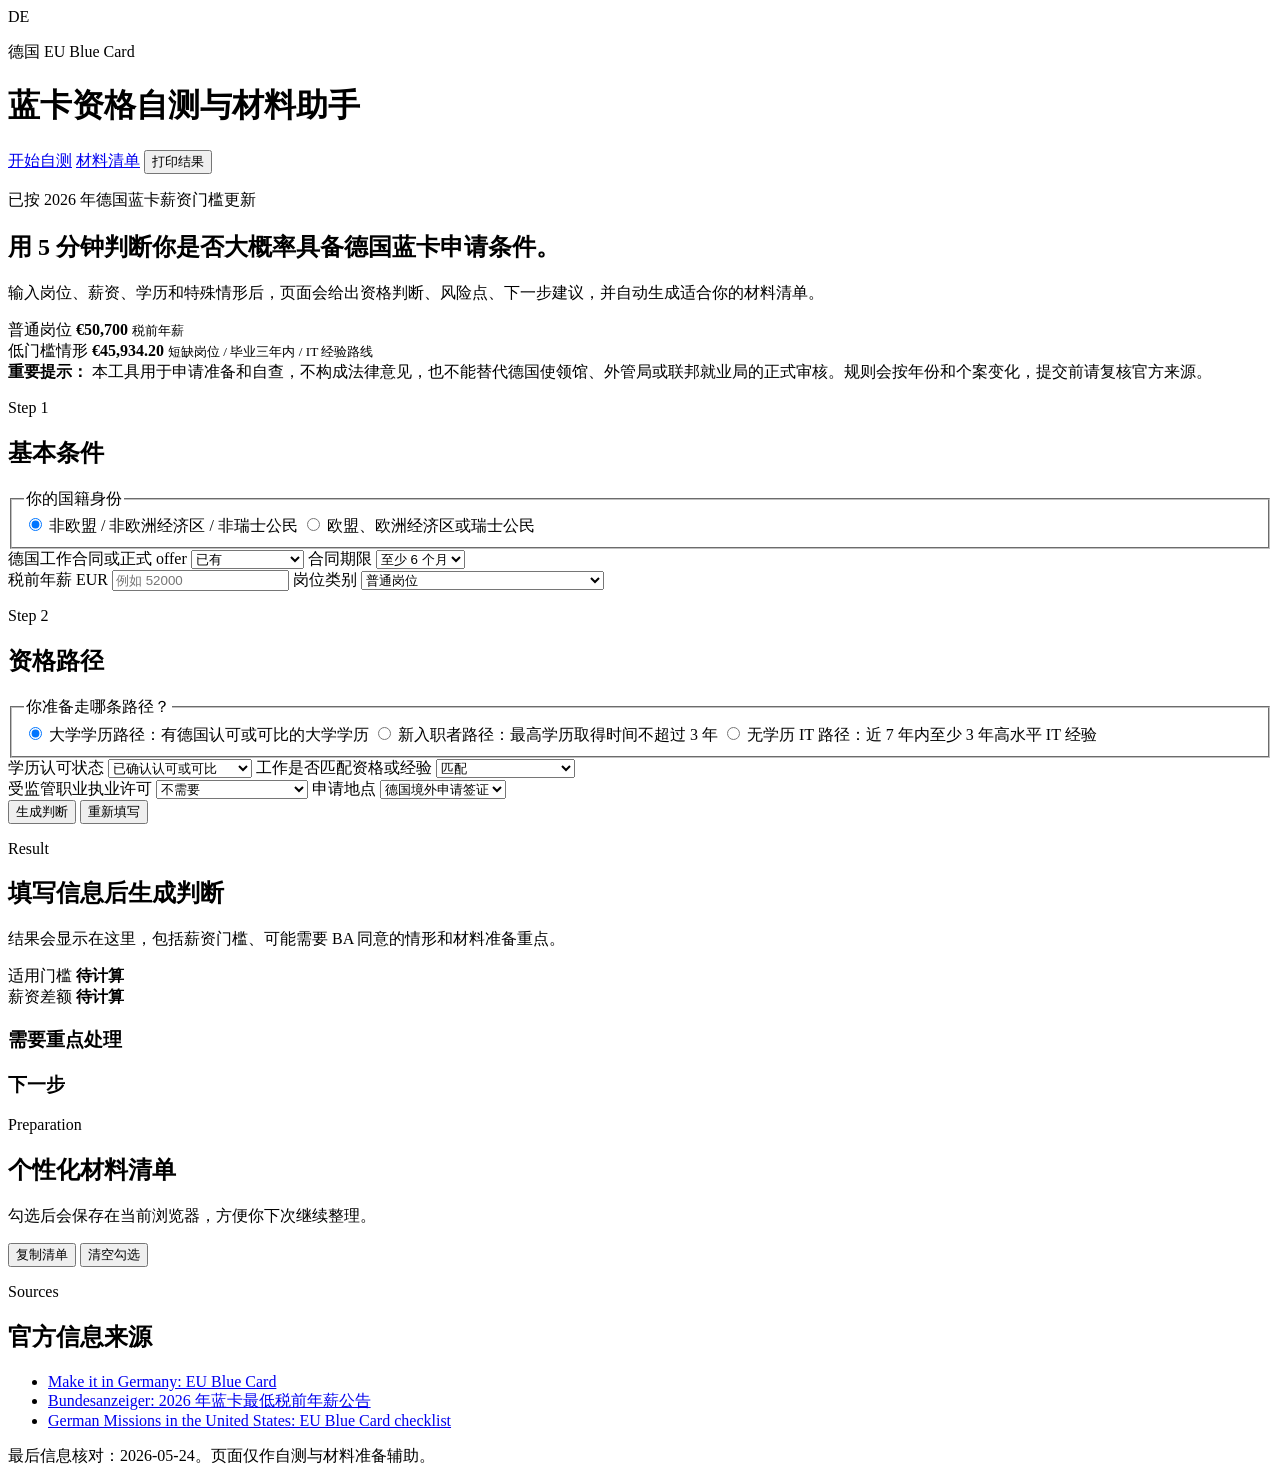
==== index.html @ 93cac4c0 "Add Blue Card eligibility assistant static page" ====
<!doctype html>
<html lang="zh-CN">
  <head>
    <meta charset="utf-8" />
    <meta name="viewport" content="width=device-width, initial-scale=1" />
    <meta
      name="description"
      content="德国欧盟蓝卡资格自测与申请材料准备助手，基于 2026 年公开官方信息。"
    />
    <title>德国蓝卡资格自测与材料助手</title>
    <link rel="stylesheet" href="styles.css" />
  </head>
  <body>
    <header class="topbar">
      <div class="brand">
        <span class="brand-mark" aria-hidden="true">DE</span>
        <div>
          <p class="eyebrow">德国 EU Blue Card</p>
          <h1>蓝卡资格自测与材料助手</h1>
        </div>
      </div>
      <nav class="top-actions" aria-label="页面操作">
        <a href="#checker">开始自测</a>
        <a href="#documents">材料清单</a>
        <button id="printBtn" type="button">打印结果</button>
      </nav>
    </header>

    <main>
      <section class="hero">
        <div class="hero-copy">
          <p class="status-pill">已按 2026 年德国蓝卡薪资门槛更新</p>
          <h2>用 5 分钟判断你是否大概率具备德国蓝卡申请条件。</h2>
          <p>
            输入岗位、薪资、学历和特殊情形后，页面会给出资格判断、风险点、下一步建议，并自动生成适合你的材料清单。
          </p>
        </div>
        <div class="threshold-panel" aria-label="2026 年薪资门槛">
          <div>
            <span>普通岗位</span>
            <strong>€50,700</strong>
            <small>税前年薪</small>
          </div>
          <div>
            <span>低门槛情形</span>
            <strong>€45,934.20</strong>
            <small>短缺岗位 / 毕业三年内 / IT 经验路线</small>
          </div>
        </div>
      </section>

      <section class="notice" role="note">
        <strong>重要提示：</strong>
        本工具用于申请准备和自查，不构成法律意见，也不能替代德国使领馆、外管局或联邦就业局的正式审核。规则会按年份和个案变化，提交前请复核官方来源。
      </section>

      <section class="workspace" id="checker">
        <form id="blueCardForm" class="form-panel">
          <div class="section-title">
            <p class="eyebrow">Step 1</p>
            <h2>基本条件</h2>
          </div>

          <fieldset>
            <legend>你的国籍身份</legend>
            <label class="choice">
              <input type="radio" name="citizenship" value="nonEu" checked />
              <span>非欧盟 / 非欧洲经济区 / 非瑞士公民</span>
            </label>
            <label class="choice">
              <input type="radio" name="citizenship" value="eu" />
              <span>欧盟、欧洲经济区或瑞士公民</span>
            </label>
          </fieldset>

          <div class="grid-two">
            <label>
              德国工作合同或正式 offer
              <select name="jobOffer">
                <option value="yes">已有</option>
                <option value="soon">正在谈，尚未签</option>
                <option value="no">没有</option>
              </select>
            </label>
            <label>
              合同期限
              <select name="contractMonths">
                <option value="6">至少 6 个月</option>
                <option value="1">少于 6 个月</option>
                <option value="0">不确定</option>
              </select>
            </label>
          </div>

          <div class="grid-two">
            <label>
              税前年薪 EUR
              <input
                type="number"
                name="salary"
                min="0"
                step="100"
                placeholder="例如 52000"
                inputmode="decimal"
              />
            </label>
            <label>
              岗位类别
              <select name="occupation">
                <option value="standard">普通岗位</option>
                <option value="shortage">短缺岗位</option>
                <option value="it">IT 专家</option>
                <option value="regulated">受监管职业，例如医生、教师、药剂师</option>
              </select>
            </label>
          </div>

          <div class="section-title compact">
            <p class="eyebrow">Step 2</p>
            <h2>资格路径</h2>
          </div>

          <fieldset>
            <legend>你准备走哪条路径？</legend>
            <label class="choice">
              <input type="radio" name="path" value="degree" checked />
              <span>大学学历路径：有德国认可或可比的大学学历</span>
            </label>
            <label class="choice">
              <input type="radio" name="path" value="recentGraduate" />
              <span>新入职者路径：最高学历取得时间不超过 3 年</span>
            </label>
            <label class="choice">
              <input type="radio" name="path" value="itExperience" />
              <span>无学历 IT 路径：近 7 年内至少 3 年高水平 IT 经验</span>
            </label>
          </fieldset>

          <div class="grid-two">
            <label>
              学历认可状态
              <select name="degreeStatus">
                <option value="recognized">已确认认可或可比</option>
                <option value="checking">正在查 Anabin / ZAB</option>
                <option value="notRecognized">无法证明认可</option>
                <option value="noDegree">没有大学学历</option>
              </select>
            </label>
            <label>
              工作是否匹配资格或经验
              <select name="jobMatch">
                <option value="yes">匹配</option>
                <option value="partial">大致相关，仍需解释</option>
                <option value="no">不匹配</option>
              </select>
            </label>
          </div>

          <div class="grid-two">
            <label>
              受监管职业执业许可
              <select name="license">
                <option value="notNeeded">不需要</option>
                <option value="ready">已取得或已有明确承诺</option>
                <option value="missing">需要但尚未取得</option>
              </select>
            </label>
            <label>
              申请地点
              <select name="location">
                <option value="outside">德国境外申请签证</option>
                <option value="inside">德国境内换发居留</option>
                <option value="unknown">还不确定</option>
              </select>
            </label>
          </div>

          <div class="button-row">
            <button type="submit" class="primary">生成判断</button>
            <button type="button" id="resetBtn">重新填写</button>
          </div>
        </form>

        <aside class="result-panel" aria-live="polite">
          <div class="score-card" id="scoreCard">
            <p class="eyebrow">Result</p>
            <h2 id="resultTitle">填写信息后生成判断</h2>
            <p id="resultSummary">结果会显示在这里，包括薪资门槛、可能需要 BA 同意的情形和材料准备重点。</p>
          </div>

          <div class="meter" aria-label="准备进度">
            <span id="meterBar"></span>
          </div>

          <div class="insight-grid">
            <div>
              <span>适用门槛</span>
              <strong id="thresholdText">待计算</strong>
            </div>
            <div>
              <span>薪资差额</span>
              <strong id="gapText">待计算</strong>
            </div>
          </div>

          <div class="result-list">
            <h3>需要重点处理</h3>
            <ul id="issuesList"></ul>
          </div>

          <div class="result-list">
            <h3>下一步</h3>
            <ul id="nextStepsList"></ul>
          </div>
        </aside>
      </section>

      <section class="documents" id="documents">
        <div class="section-title">
          <p class="eyebrow">Preparation</p>
          <h2>个性化材料清单</h2>
          <p>勾选后会保存在当前浏览器，方便你下次继续整理。</p>
        </div>
        <div class="doc-toolbar">
          <button type="button" id="copyChecklistBtn">复制清单</button>
          <button type="button" id="clearChecksBtn">清空勾选</button>
        </div>
        <div id="documentList" class="doc-list"></div>
      </section>

      <section class="sources">
        <div class="section-title">
          <p class="eyebrow">Sources</p>
          <h2>官方信息来源</h2>
        </div>
        <ul>
          <li>
            <a href="https://www.make-it-in-germany.com/en/visa-residence/types/eu-blue-card" target="_blank" rel="noreferrer">
              Make it in Germany: EU Blue Card
            </a>
          </li>
          <li>
            <a href="https://www.bundesanzeiger.de/pub/publication/REViP4bN6jVdpGxPaiQ/content/REViP4bN6jVdpGxPaiQ/BAnz%20AT%2018.12.2025%20B3.pdf?inline=" target="_blank" rel="noreferrer">
              Bundesanzeiger: 2026 年蓝卡最低税前年薪公告
            </a>
          </li>
          <li>
            <a href="https://www.germany.info/resource/blob/2435484/8b7b0fa11193ba17e59c48e0d196ccba/eu-blue-card-data.pdf" target="_blank" rel="noreferrer">
              German Missions in the United States: EU Blue Card checklist
            </a>
          </li>
        </ul>
      </section>
    </main>

    <footer>
      <p>最后信息核对：2026-05-24。页面仅作自测与材料准备辅助。</p>
    </footer>

    <script src="app.js"></script>
  </body>
</html>
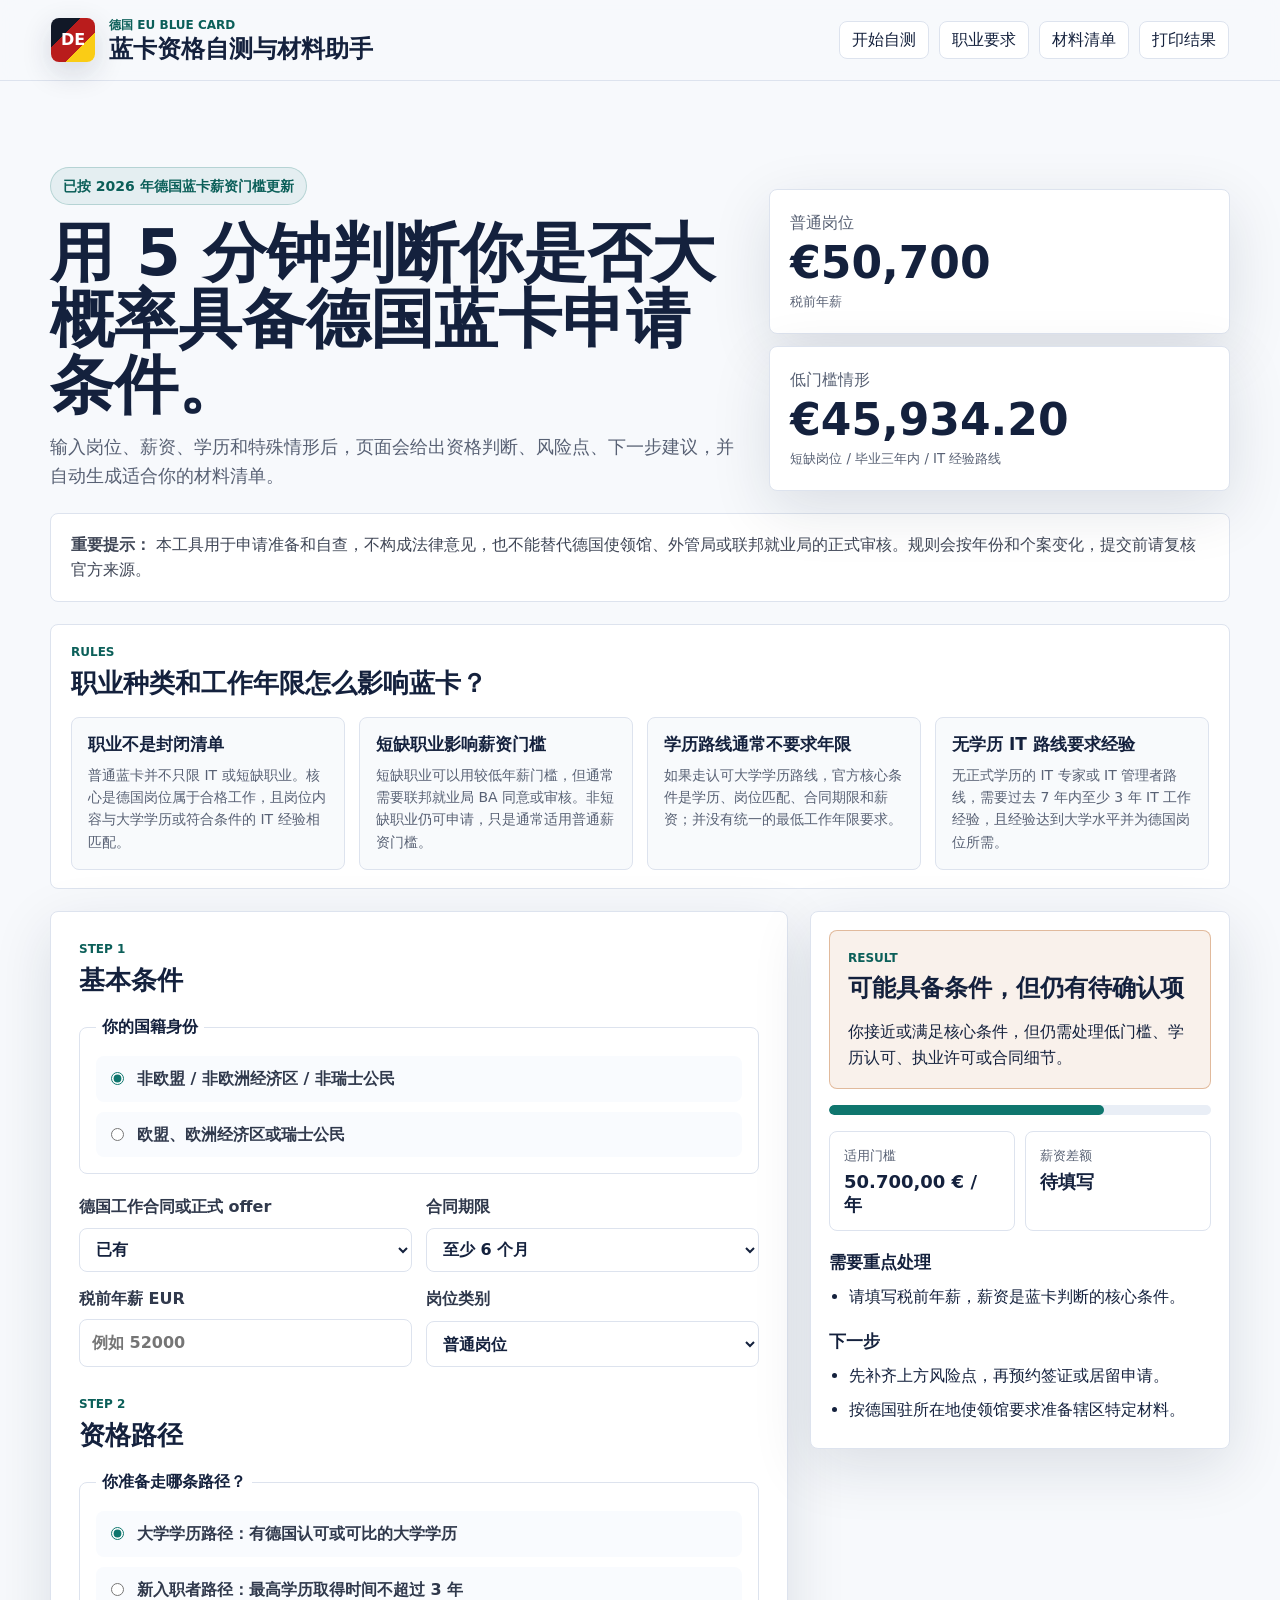
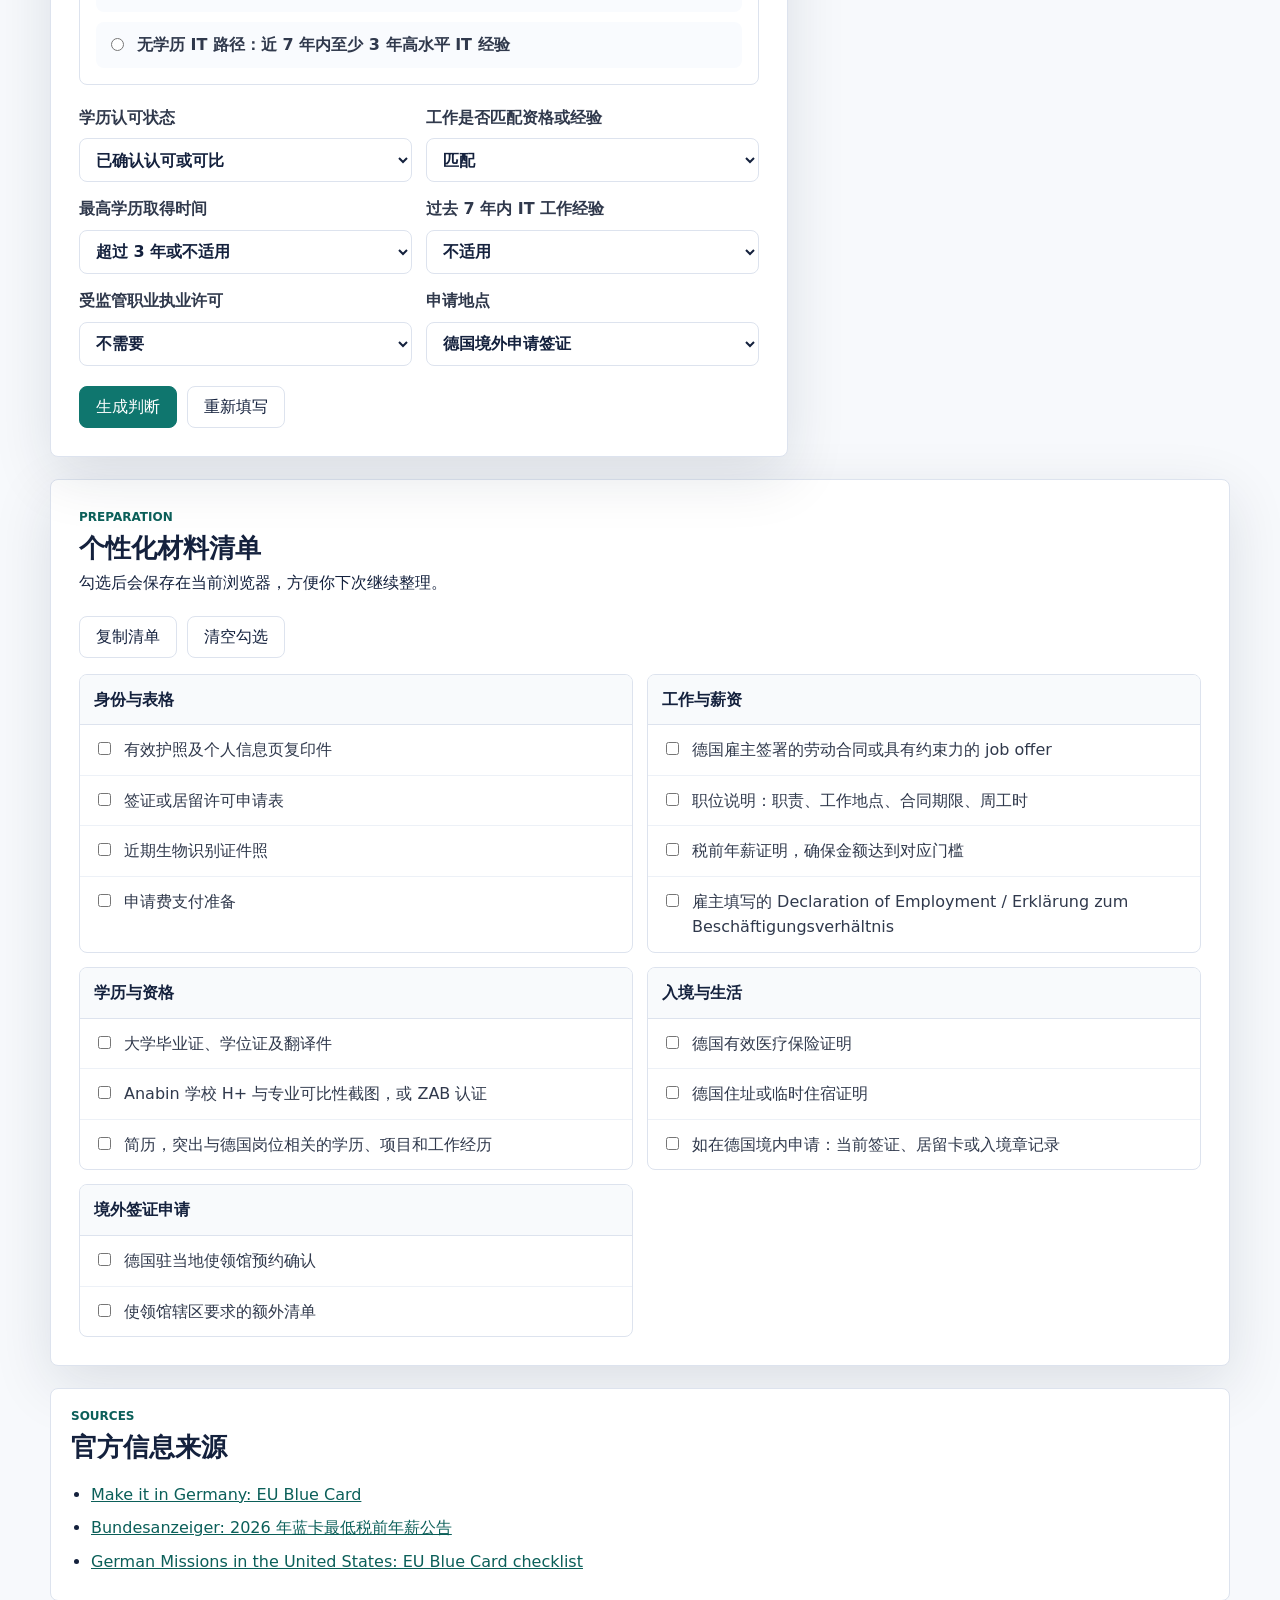
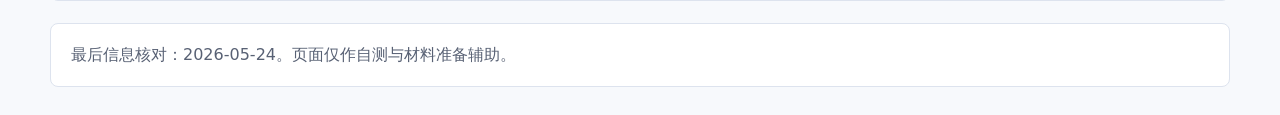
==== commit 4bfce7a1: "Clarify Blue Card occupation and experience rules" ====
--- a/index.html
+++ b/index.html
@@ -21,6 +21,7 @@
       </div>
       <nav class="top-actions" aria-label="页面操作">
         <a href="#checker">开始自测</a>
+        <a href="#rules">职业要求</a>
         <a href="#documents">材料清单</a>
         <button id="printBtn" type="button">打印结果</button>
       </nav>
@@ -52,6 +53,39 @@
       <section class="notice" role="note">
         <strong>重要提示：</strong>
         本工具用于申请准备和自查，不构成法律意见，也不能替代德国使领馆、外管局或联邦就业局的正式审核。规则会按年份和个案变化，提交前请复核官方来源。
+      </section>
+
+      <section class="rules" id="rules">
+        <div class="section-title">
+          <p class="eyebrow">Rules</p>
+          <h2>职业种类和工作年限怎么影响蓝卡？</h2>
+        </div>
+        <div class="rules-grid">
+          <article>
+            <h3>职业不是封闭清单</h3>
+            <p>
+              普通蓝卡并不只限 IT 或短缺职业。核心是德国岗位属于合格工作，且岗位内容与大学学历或符合条件的 IT 经验相匹配。
+            </p>
+          </article>
+          <article>
+            <h3>短缺职业影响薪资门槛</h3>
+            <p>
+              短缺职业可以用较低年薪门槛，但通常需要联邦就业局 BA 同意或审核。非短缺职业仍可申请，只是通常适用普通薪资门槛。
+            </p>
+          </article>
+          <article>
+            <h3>学历路线通常不要求年限</h3>
+            <p>
+              如果走认可大学学历路线，官方核心条件是学历、岗位匹配、合同期限和薪资；并没有统一的最低工作年限要求。
+            </p>
+          </article>
+          <article>
+            <h3>无学历 IT 路线要求经验</h3>
+            <p>
+              无正式学历的 IT 专家或 IT 管理者路线，需要过去 7 年内至少 3 年 IT 工作经验，且经验达到大学水平并为德国岗位所需。
+            </p>
+          </article>
+        </div>
       </section>
 
       <section class="workspace" id="checker">
@@ -152,6 +186,26 @@
                 <option value="yes">匹配</option>
                 <option value="partial">大致相关，仍需解释</option>
                 <option value="no">不匹配</option>
+              </select>
+            </label>
+          </div>
+
+          <div class="grid-two">
+            <label>
+              最高学历取得时间
+              <select name="graduationAge">
+                <option value="over3">超过 3 年或不适用</option>
+                <option value="within3">3 年内</option>
+                <option value="unknown">不确定</option>
+              </select>
+            </label>
+            <label>
+              过去 7 年内 IT 工作经验
+              <select name="itYears">
+                <option value="na">不适用</option>
+                <option value="3plus">至少 3 年</option>
+                <option value="less3">少于 3 年</option>
+                <option value="unknown">不确定</option>
               </select>
             </label>
           </div>
@@ -259,4 +313,4 @@
 
     <script src="app.js"></script>
   </body>
-</html>+</html>
--- a/styles.css
+++ b/styles.css
@@ -0,0 +1,611 @@
+:root {
+  --ink: #14213d;
+  --muted: #586174;
+  --line: #dde3ee;
+  --paper: #f7f9fc;
+  --panel: #ffffff;
+  --accent: #0f766e;
+  --accent-strong: #0b5f59;
+  --gold: #f2b705;
+  --warn: #b45309;
+  --danger: #b42318;
+  --ok: #087443;
+  --shadow: 0 18px 60px rgba(20, 33, 61, 0.12);
+}
+
+* {
+  box-sizing: border-box;
+}
+
+html {
+  scroll-behavior: smooth;
+}
+
+body {
+  margin: 0;
+  font-family:
+    Inter, ui-sans-serif, system-ui, -apple-system, BlinkMacSystemFont, "Segoe UI",
+    "Microsoft YaHei", sans-serif;
+  color: var(--ink);
+  background: var(--paper);
+  line-height: 1.6;
+}
+
+a {
+  color: var(--accent-strong);
+}
+
+button,
+input,
+select {
+  font: inherit;
+}
+
+button {
+  border: 1px solid var(--line);
+  border-radius: 8px;
+  background: #fff;
+  color: var(--ink);
+  min-height: 42px;
+  padding: 0 16px;
+  cursor: pointer;
+}
+
+button:hover {
+  border-color: var(--accent);
+}
+
+.primary {
+  color: #fff;
+  background: var(--accent);
+  border-color: var(--accent);
+}
+
+.primary:hover {
+  background: var(--accent-strong);
+  border-color: var(--accent-strong);
+}
+
+.topbar {
+  position: sticky;
+  top: 0;
+  z-index: 10;
+  display: flex;
+  justify-content: space-between;
+  gap: 20px;
+  align-items: center;
+  padding: 16px clamp(18px, 4vw, 56px);
+  background: rgba(247, 249, 252, 0.9);
+  border-bottom: 1px solid var(--line);
+  backdrop-filter: blur(14px);
+}
+
+.brand {
+  display: flex;
+  align-items: center;
+  gap: 14px;
+}
+
+.brand-mark {
+  display: grid;
+  place-items: center;
+  width: 44px;
+  height: 44px;
+  border-radius: 8px;
+  color: #fff;
+  font-weight: 800;
+  background: linear-gradient(135deg, #111827 0 33%, #b91c1c 33% 66%, #facc15 66%);
+  box-shadow: 0 10px 30px rgba(20, 33, 61, 0.16);
+}
+
+.brand h1,
+.brand p {
+  margin: 0;
+}
+
+.brand h1 {
+  font-size: clamp(18px, 2vw, 24px);
+  line-height: 1.2;
+}
+
+.eyebrow {
+  margin: 0 0 6px;
+  color: var(--accent-strong);
+  font-size: 12px;
+  font-weight: 800;
+  letter-spacing: 0;
+  text-transform: uppercase;
+}
+
+.top-actions {
+  display: flex;
+  flex-wrap: wrap;
+  justify-content: flex-end;
+  gap: 10px;
+}
+
+.top-actions a,
+.top-actions button {
+  display: inline-flex;
+  align-items: center;
+  min-height: 38px;
+  padding: 0 12px;
+  border: 1px solid var(--line);
+  border-radius: 8px;
+  background: #fff;
+  color: var(--ink);
+  text-decoration: none;
+}
+
+main {
+  width: min(1180px, calc(100% - 32px));
+  margin: 0 auto;
+}
+
+.hero {
+  display: grid;
+  grid-template-columns: minmax(0, 1.2fr) minmax(320px, 0.8fr);
+  gap: 28px;
+  align-items: end;
+  padding: clamp(40px, 7vw, 86px) 0 22px;
+}
+
+.hero h2 {
+  max-width: 760px;
+  margin: 16px 0 14px;
+  font-size: clamp(34px, 5vw, 64px);
+  line-height: 1.03;
+  letter-spacing: 0;
+}
+
+.hero p {
+  max-width: 720px;
+  margin: 0;
+  color: var(--muted);
+  font-size: 18px;
+}
+
+.status-pill {
+  display: inline-flex;
+  width: fit-content;
+  padding: 7px 12px;
+  border: 1px solid rgba(15, 118, 110, 0.22);
+  border-radius: 999px;
+  background: rgba(15, 118, 110, 0.08);
+  color: var(--accent-strong) !important;
+  font-weight: 700;
+  font-size: 14px !important;
+}
+
+.threshold-panel {
+  display: grid;
+  gap: 12px;
+}
+
+.threshold-panel div {
+  padding: 20px;
+  border: 1px solid var(--line);
+  border-radius: 8px;
+  background: #fff;
+  box-shadow: var(--shadow);
+}
+
+.threshold-panel span,
+.threshold-panel small {
+  display: block;
+  color: var(--muted);
+}
+
+.threshold-panel strong {
+  display: block;
+  margin: 6px 0;
+  font-size: clamp(30px, 4vw, 44px);
+  line-height: 1;
+}
+
+.notice,
+.rules,
+.sources,
+footer {
+  padding: 18px 20px;
+  border: 1px solid var(--line);
+  border-radius: 8px;
+  background: #fff;
+}
+
+.notice {
+  color: #3f4656;
+}
+
+.rules {
+  margin-top: 22px;
+}
+
+.rules-grid {
+  display: grid;
+  grid-template-columns: repeat(4, minmax(0, 1fr));
+  gap: 14px;
+}
+
+.rules-grid article {
+  padding: 16px;
+  border: 1px solid var(--line);
+  border-radius: 8px;
+  background: #f8fafc;
+}
+
+.rules-grid h3 {
+  margin: 0 0 8px;
+  font-size: 17px;
+  line-height: 1.25;
+}
+
+.rules-grid p {
+  margin: 0;
+  color: var(--muted);
+  font-size: 14px;
+}
+
+.workspace {
+  display: grid;
+  grid-template-columns: minmax(0, 1fr) minmax(330px, 420px);
+  gap: 22px;
+  align-items: start;
+  margin: 22px 0;
+}
+
+.form-panel,
+.result-panel,
+.documents {
+  border: 1px solid var(--line);
+  border-radius: 8px;
+  background: #fff;
+  box-shadow: var(--shadow);
+}
+
+.form-panel {
+  padding: clamp(18px, 3vw, 28px);
+}
+
+.result-panel {
+  position: sticky;
+  top: 92px;
+  padding: 18px;
+}
+
+.section-title {
+  margin-bottom: 18px;
+}
+
+.section-title h2,
+.section-title p {
+  margin-top: 0;
+}
+
+.section-title h2 {
+  margin-bottom: 6px;
+  font-size: 26px;
+  line-height: 1.2;
+}
+
+.compact {
+  margin-top: 28px;
+}
+
+fieldset {
+  display: grid;
+  gap: 10px;
+  min-width: 0;
+  margin: 0 0 20px;
+  padding: 16px;
+  border: 1px solid var(--line);
+  border-radius: 8px;
+}
+
+legend {
+  padding: 0 6px;
+  font-weight: 800;
+}
+
+.choice {
+  display: flex;
+  gap: 10px;
+  align-items: start;
+  padding: 10px;
+  border-radius: 8px;
+  background: #f9fbfe;
+}
+
+.choice input {
+  margin-top: 6px;
+}
+
+.grid-two {
+  display: grid;
+  grid-template-columns: repeat(2, minmax(0, 1fr));
+  gap: 14px;
+  margin-bottom: 14px;
+}
+
+label {
+  display: grid;
+  gap: 8px;
+  color: #30394c;
+  font-weight: 700;
+}
+
+select,
+input {
+  width: 100%;
+  min-height: 44px;
+  padding: 10px 12px;
+  border: 1px solid var(--line);
+  border-radius: 8px;
+  background: #fff;
+  color: var(--ink);
+}
+
+input[type="radio"],
+input[type="checkbox"] {
+  width: auto;
+  min-height: auto;
+  accent-color: var(--accent);
+}
+
+select:focus,
+input:focus,
+button:focus-visible,
+a:focus-visible {
+  outline: 3px solid rgba(15, 118, 110, 0.26);
+  outline-offset: 2px;
+}
+
+.button-row,
+.doc-toolbar {
+  display: flex;
+  flex-wrap: wrap;
+  gap: 10px;
+  margin-top: 20px;
+}
+
+.score-card {
+  padding: 18px;
+  border-radius: 8px;
+  background: #f8fafc;
+  border: 1px solid var(--line);
+}
+
+.score-card h2 {
+  margin: 0 0 8px;
+  font-size: 24px;
+  line-height: 1.2;
+}
+
+.score-card p:last-child {
+  margin-bottom: 0;
+}
+
+.score-card.ok {
+  border-color: rgba(8, 116, 67, 0.35);
+  background: rgba(8, 116, 67, 0.08);
+}
+
+.score-card.warn {
+  border-color: rgba(180, 83, 9, 0.35);
+  background: rgba(180, 83, 9, 0.08);
+}
+
+.score-card.danger {
+  border-color: rgba(180, 35, 24, 0.35);
+  background: rgba(180, 35, 24, 0.08);
+}
+
+.meter {
+  height: 10px;
+  margin: 16px 0;
+  overflow: hidden;
+  border-radius: 999px;
+  background: #e9eef6;
+}
+
+.meter span {
+  display: block;
+  width: 0;
+  height: 100%;
+  border-radius: inherit;
+  background: var(--accent);
+  transition: width 240ms ease;
+}
+
+.insight-grid {
+  display: grid;
+  grid-template-columns: repeat(2, minmax(0, 1fr));
+  gap: 10px;
+}
+
+.insight-grid div {
+  padding: 14px;
+  border: 1px solid var(--line);
+  border-radius: 8px;
+  background: #fff;
+}
+
+.insight-grid span {
+  display: block;
+  color: var(--muted);
+  font-size: 13px;
+}
+
+.insight-grid strong {
+  display: block;
+  margin-top: 4px;
+  font-size: 18px;
+  line-height: 1.25;
+}
+
+.result-list {
+  margin-top: 18px;
+}
+
+.result-list h3 {
+  margin: 0 0 8px;
+  font-size: 17px;
+}
+
+.result-list ul,
+.sources ul {
+  margin: 0;
+  padding-left: 20px;
+}
+
+.result-list li,
+.sources li {
+  margin: 8px 0;
+}
+
+.documents {
+  margin: 22px 0;
+  padding: clamp(18px, 3vw, 28px);
+}
+
+.doc-list {
+  display: grid;
+  grid-template-columns: repeat(2, minmax(0, 1fr));
+  gap: 14px;
+  margin-top: 16px;
+}
+
+.doc-group {
+  border: 1px solid var(--line);
+  border-radius: 8px;
+  background: #fff;
+  overflow: hidden;
+}
+
+.doc-group h3 {
+  margin: 0;
+  padding: 12px 14px;
+  border-bottom: 1px solid var(--line);
+  background: #f8fafc;
+  font-size: 16px;
+}
+
+.doc-group label {
+  display: flex;
+  gap: 10px;
+  align-items: start;
+  padding: 12px 14px;
+  border-bottom: 1px solid #edf1f7;
+  font-weight: 500;
+}
+
+.doc-group label:last-child {
+  border-bottom: 0;
+}
+
+.doc-group input {
+  width: auto;
+  min-height: auto;
+  margin-top: 5px;
+}
+
+.optional {
+  color: var(--muted);
+}
+
+.sources {
+  margin-bottom: 22px;
+}
+
+footer {
+  width: min(1180px, calc(100% - 32px));
+  margin: 0 auto 28px;
+  color: var(--muted);
+}
+
+footer p {
+  margin: 0;
+}
+
+@media (max-width: 880px) {
+  .topbar,
+  .hero,
+  .workspace {
+    grid-template-columns: 1fr;
+  }
+
+  .topbar {
+    display: grid;
+  }
+
+  .top-actions {
+    justify-content: start;
+  }
+
+  .result-panel {
+    position: static;
+  }
+
+  .doc-list {
+    grid-template-columns: 1fr;
+  }
+
+  .rules-grid {
+    grid-template-columns: repeat(2, minmax(0, 1fr));
+  }
+}
+
+@media (max-width: 620px) {
+  main,
+  footer {
+    width: min(100% - 20px, 1180px);
+  }
+
+  .grid-two,
+  .insight-grid,
+  .rules-grid {
+    grid-template-columns: 1fr;
+  }
+
+  .top-actions a,
+  .top-actions button {
+    flex: 1 1 42%;
+    justify-content: center;
+  }
+
+  .hero h2 {
+    font-size: 36px;
+  }
+}
+
+@media print {
+  .topbar,
+  .button-row,
+  .doc-toolbar {
+    display: none;
+  }
+
+  body {
+    background: #fff;
+  }
+
+  main,
+  footer {
+    width: 100%;
+  }
+
+  .workspace,
+  .hero {
+    display: block;
+  }
+
+  .form-panel,
+  .result-panel,
+  .documents,
+  .notice,
+  .sources {
+    box-shadow: none;
+    break-inside: avoid;
+    margin-bottom: 14px;
+  }
+}
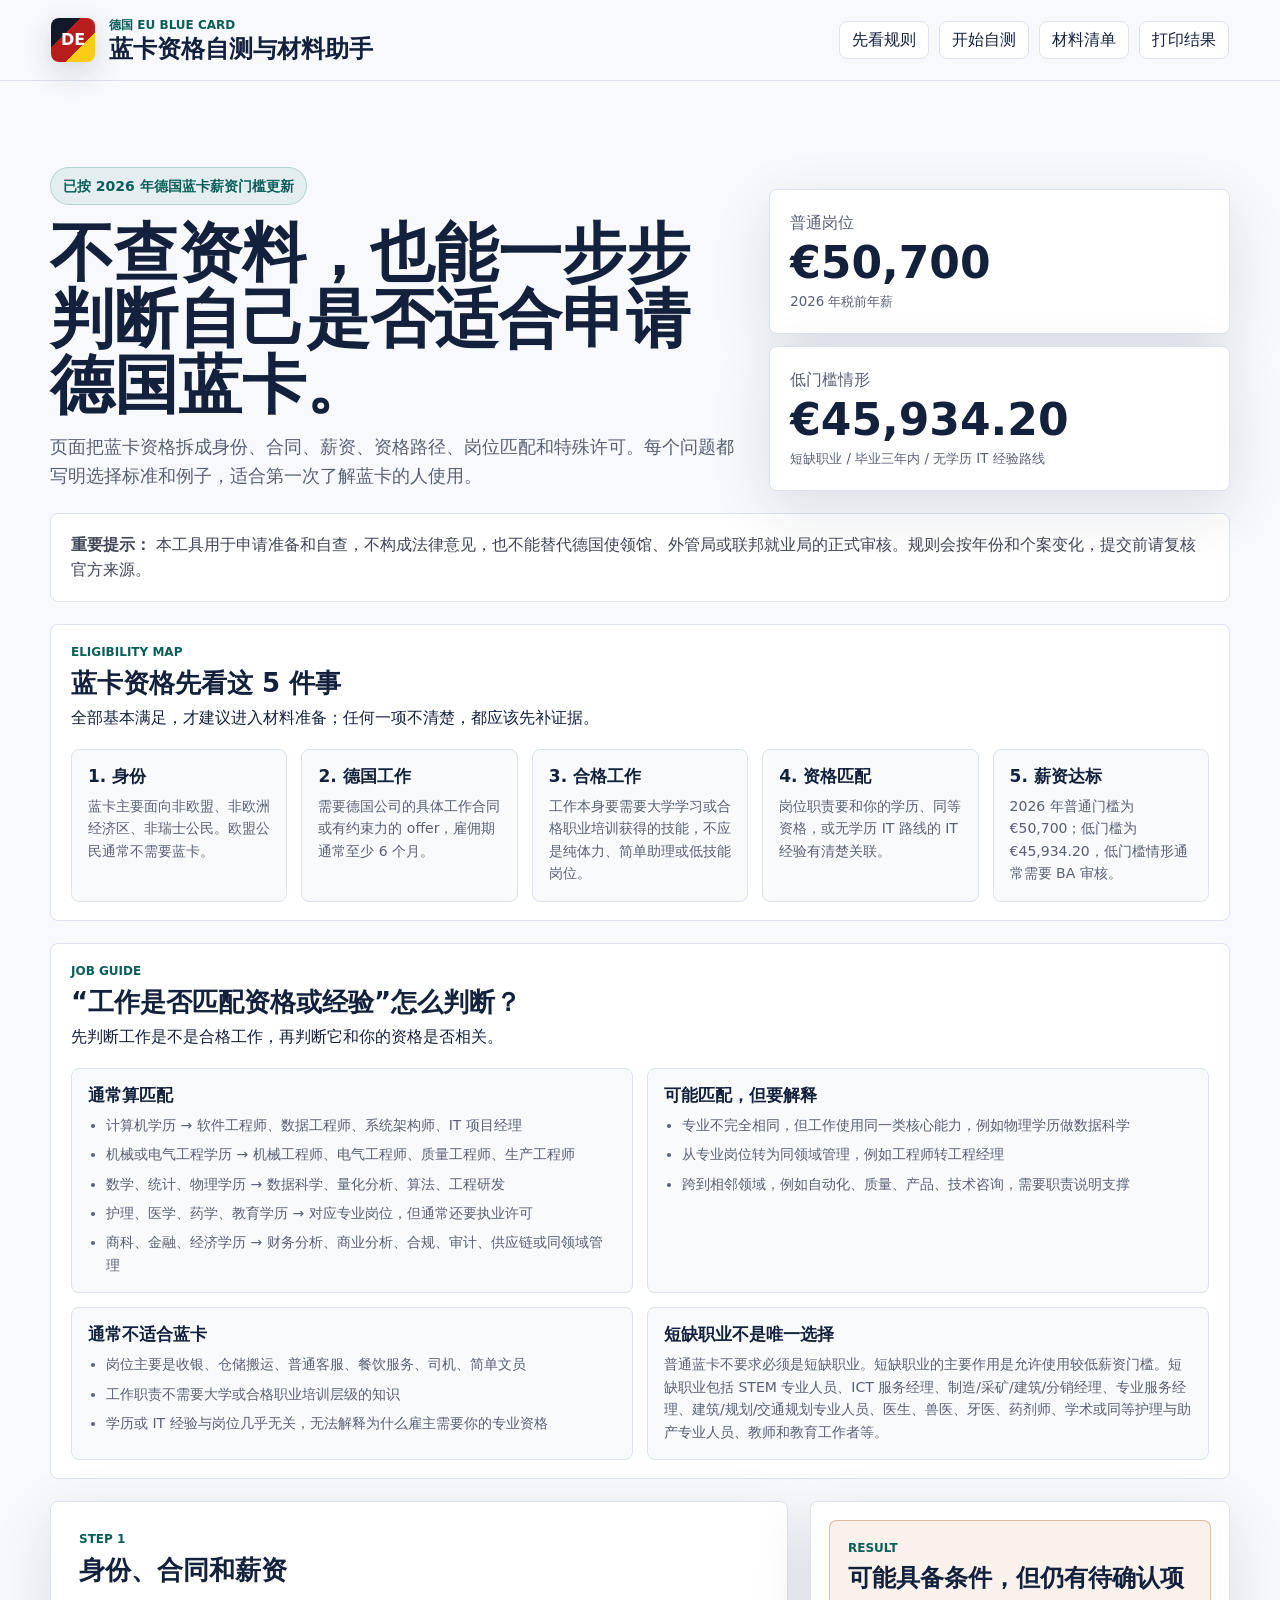
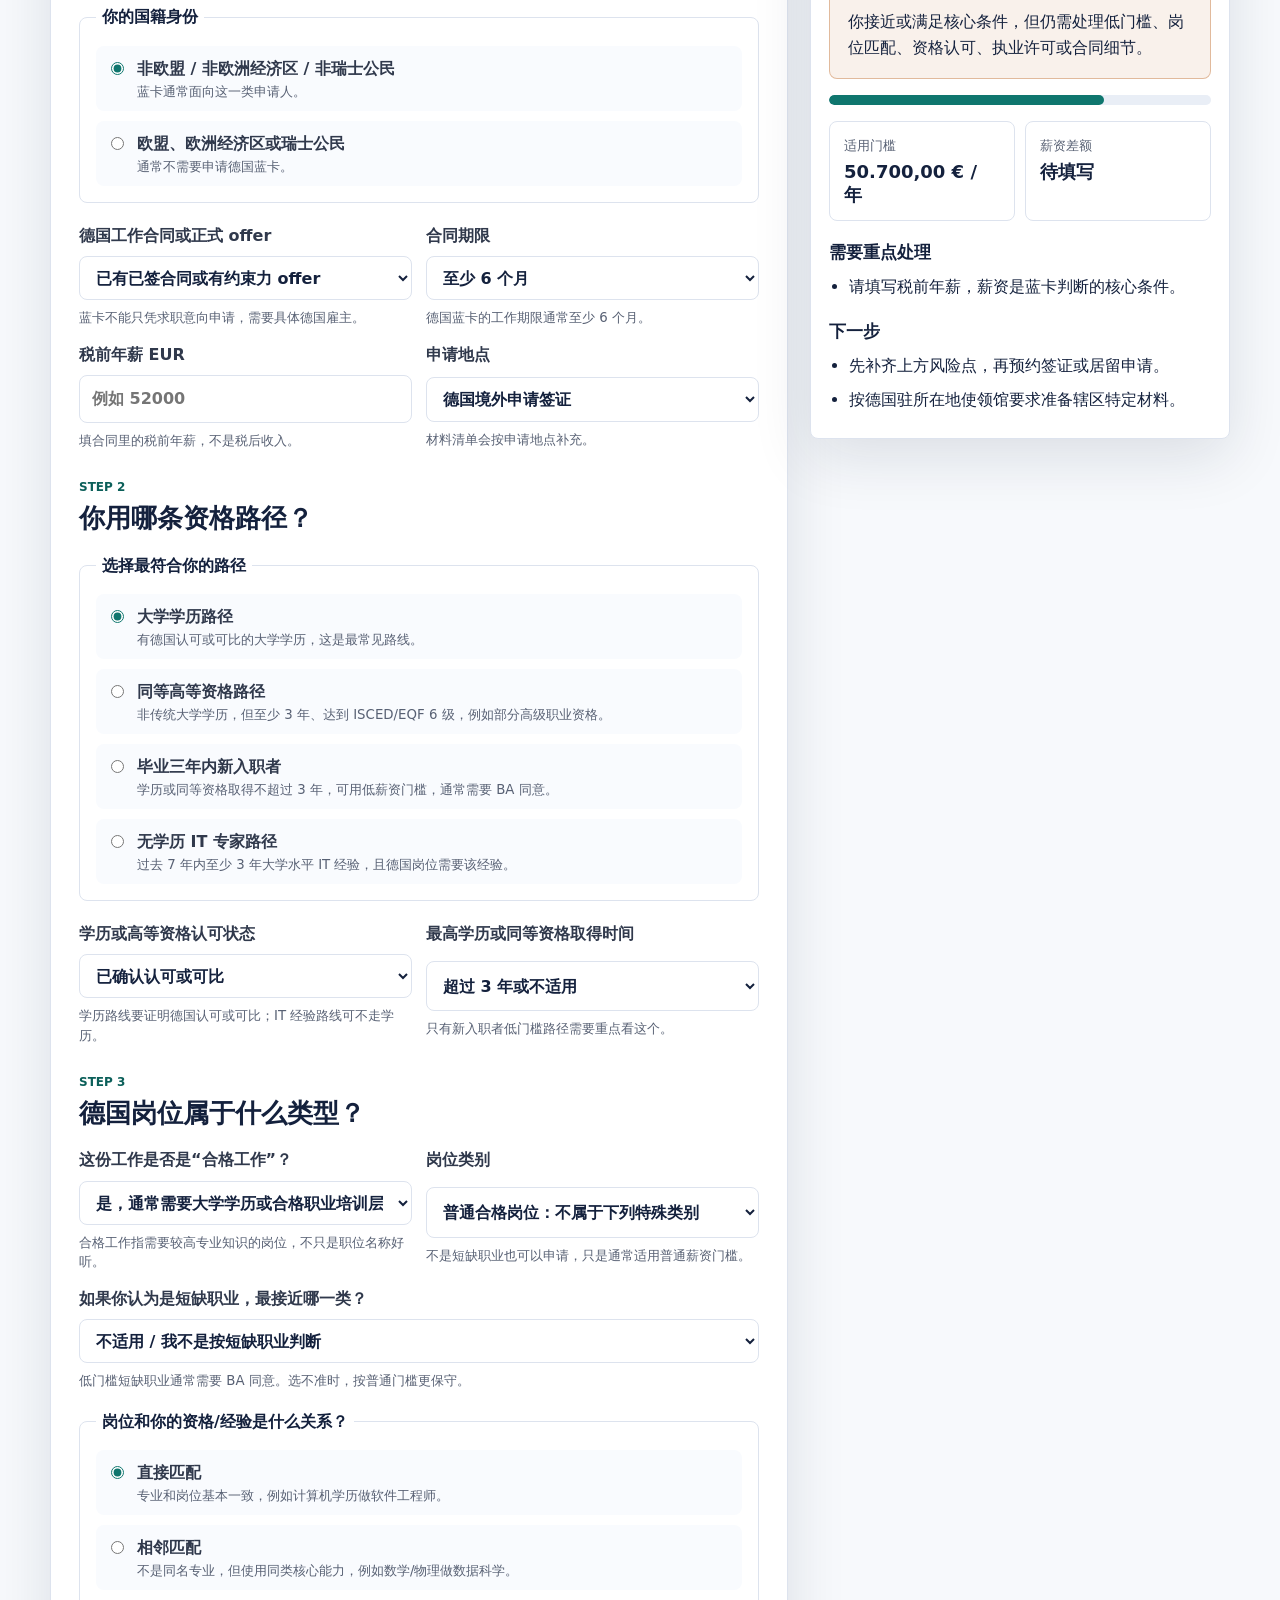
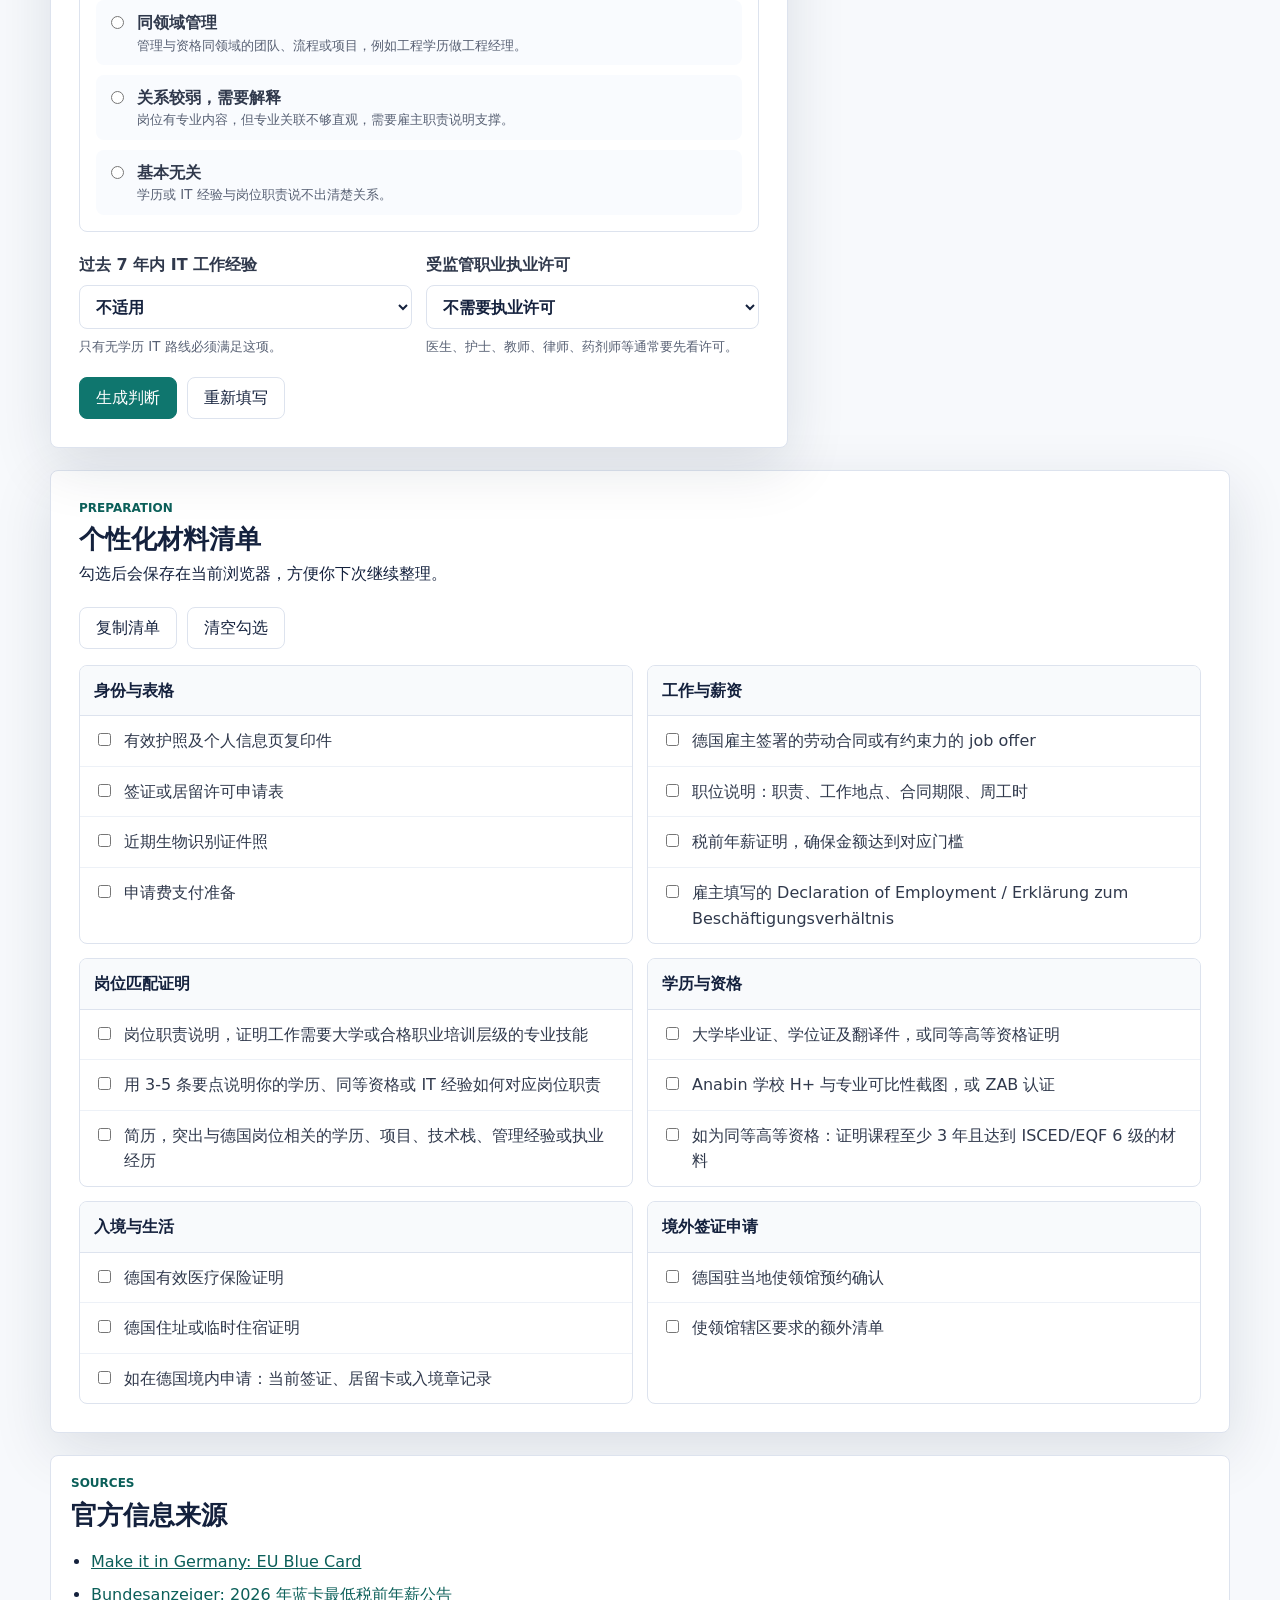
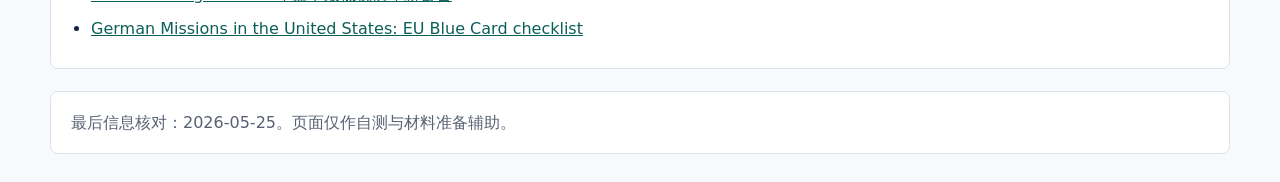
==== commit 2ede8790: "Make Blue Card eligibility test clearer" ====
--- a/index.html
+++ b/index.html
@@ -20,8 +20,8 @@
         </div>
       </div>
       <nav class="top-actions" aria-label="页面操作">
+        <a href="#rules">先看规则</a>
         <a href="#checker">开始自测</a>
-        <a href="#rules">职业要求</a>
         <a href="#documents">材料清单</a>
         <button id="printBtn" type="button">打印结果</button>
       </nav>
@@ -31,21 +31,21 @@
       <section class="hero">
         <div class="hero-copy">
           <p class="status-pill">已按 2026 年德国蓝卡薪资门槛更新</p>
-          <h2>用 5 分钟判断你是否大概率具备德国蓝卡申请条件。</h2>
+          <h2>不查资料，也能一步步判断自己是否适合申请德国蓝卡。</h2>
           <p>
-            输入岗位、薪资、学历和特殊情形后，页面会给出资格判断、风险点、下一步建议，并自动生成适合你的材料清单。
+            页面把蓝卡资格拆成身份、合同、薪资、资格路径、岗位匹配和特殊许可。每个问题都写明选择标准和例子，适合第一次了解蓝卡的人使用。
           </p>
         </div>
         <div class="threshold-panel" aria-label="2026 年薪资门槛">
           <div>
             <span>普通岗位</span>
             <strong>€50,700</strong>
-            <small>税前年薪</small>
+            <small>2026 年税前年薪</small>
           </div>
           <div>
             <span>低门槛情形</span>
             <strong>€45,934.20</strong>
-            <small>短缺岗位 / 毕业三年内 / IT 经验路线</small>
+            <small>短缺职业 / 毕业三年内 / 无学历 IT 经验路线</small>
           </div>
         </div>
       </section>
@@ -57,32 +57,71 @@
 
       <section class="rules" id="rules">
         <div class="section-title">
-          <p class="eyebrow">Rules</p>
-          <h2>职业种类和工作年限怎么影响蓝卡？</h2>
-        </div>
-        <div class="rules-grid">
-          <article>
-            <h3>职业不是封闭清单</h3>
+          <p class="eyebrow">Eligibility Map</p>
+          <h2>蓝卡资格先看这 5 件事</h2>
+          <p>全部基本满足，才建议进入材料准备；任何一项不清楚，都应该先补证据。</p>
+        </div>
+        <div class="rules-grid five">
+          <article>
+            <h3>1. 身份</h3>
+            <p>蓝卡主要面向非欧盟、非欧洲经济区、非瑞士公民。欧盟公民通常不需要蓝卡。</p>
+          </article>
+          <article>
+            <h3>2. 德国工作</h3>
+            <p>需要德国公司的具体工作合同或有约束力的 offer，雇佣期通常至少 6 个月。</p>
+          </article>
+          <article>
+            <h3>3. 合格工作</h3>
+            <p>工作本身要需要大学学习或合格职业培训获得的技能，不应是纯体力、简单助理或低技能岗位。</p>
+          </article>
+          <article>
+            <h3>4. 资格匹配</h3>
+            <p>岗位职责要和你的学历、同等资格，或无学历 IT 路线的 IT 经验有清楚关联。</p>
+          </article>
+          <article>
+            <h3>5. 薪资达标</h3>
+            <p>2026 年普通门槛为 €50,700；低门槛为 €45,934.20，低门槛情形通常需要 BA 审核。</p>
+          </article>
+        </div>
+      </section>
+
+      <section class="guide" id="job-guide">
+        <div class="section-title">
+          <p class="eyebrow">Job Guide</p>
+          <h2>“工作是否匹配资格或经验”怎么判断？</h2>
+          <p>先判断工作是不是合格工作，再判断它和你的资格是否相关。</p>
+        </div>
+        <div class="guide-grid">
+          <article>
+            <h3>通常算匹配</h3>
+            <ul>
+              <li>计算机学历 → 软件工程师、数据工程师、系统架构师、IT 项目经理</li>
+              <li>机械或电气工程学历 → 机械工程师、电气工程师、质量工程师、生产工程师</li>
+              <li>数学、统计、物理学历 → 数据科学、量化分析、算法、工程研发</li>
+              <li>护理、医学、药学、教育学历 → 对应专业岗位，但通常还要执业许可</li>
+              <li>商科、金融、经济学历 → 财务分析、商业分析、合规、审计、供应链或同领域管理</li>
+            </ul>
+          </article>
+          <article>
+            <h3>可能匹配，但要解释</h3>
+            <ul>
+              <li>专业不完全相同，但工作使用同一类核心能力，例如物理学历做数据科学</li>
+              <li>从专业岗位转为同领域管理，例如工程师转工程经理</li>
+              <li>跨到相邻领域，例如自动化、质量、产品、技术咨询，需要职责说明支撑</li>
+            </ul>
+          </article>
+          <article>
+            <h3>通常不适合蓝卡</h3>
+            <ul>
+              <li>岗位主要是收银、仓储搬运、普通客服、餐饮服务、司机、简单文员</li>
+              <li>工作职责不需要大学或合格职业培训层级的知识</li>
+              <li>学历或 IT 经验与岗位几乎无关，无法解释为什么雇主需要你的专业资格</li>
+            </ul>
+          </article>
+          <article>
+            <h3>短缺职业不是唯一选择</h3>
             <p>
-              普通蓝卡并不只限 IT 或短缺职业。核心是德国岗位属于合格工作，且岗位内容与大学学历或符合条件的 IT 经验相匹配。
-            </p>
-          </article>
-          <article>
-            <h3>短缺职业影响薪资门槛</h3>
-            <p>
-              短缺职业可以用较低年薪门槛，但通常需要联邦就业局 BA 同意或审核。非短缺职业仍可申请，只是通常适用普通薪资门槛。
-            </p>
-          </article>
-          <article>
-            <h3>学历路线通常不要求年限</h3>
-            <p>
-              如果走认可大学学历路线，官方核心条件是学历、岗位匹配、合同期限和薪资；并没有统一的最低工作年限要求。
-            </p>
-          </article>
-          <article>
-            <h3>无学历 IT 路线要求经验</h3>
-            <p>
-              无正式学历的 IT 专家或 IT 管理者路线，需要过去 7 年内至少 3 年 IT 工作经验，且经验达到大学水平并为德国岗位所需。
+              普通蓝卡不要求必须是短缺职业。短缺职业的主要作用是允许使用较低薪资门槛。短缺职业包括 STEM 专业人员、ICT 服务经理、制造/采矿/建筑/分销经理、专业服务经理、建筑/规划/交通规划专业人员、医生、兽医、牙医、药剂师、学术或同等护理与助产专业人员、教师和教育工作者等。
             </p>
           </article>
         </div>
@@ -92,18 +131,18 @@
         <form id="blueCardForm" class="form-panel">
           <div class="section-title">
             <p class="eyebrow">Step 1</p>
-            <h2>基本条件</h2>
+            <h2>身份、合同和薪资</h2>
           </div>
 
           <fieldset>
             <legend>你的国籍身份</legend>
             <label class="choice">
               <input type="radio" name="citizenship" value="nonEu" checked />
-              <span>非欧盟 / 非欧洲经济区 / 非瑞士公民</span>
+              <span><strong>非欧盟 / 非欧洲经济区 / 非瑞士公民</strong><small>蓝卡通常面向这一类申请人。</small></span>
             </label>
             <label class="choice">
               <input type="radio" name="citizenship" value="eu" />
-              <span>欧盟、欧洲经济区或瑞士公民</span>
+              <span><strong>欧盟、欧洲经济区或瑞士公民</strong><small>通常不需要申请德国蓝卡。</small></span>
             </label>
           </fieldset>
 
@@ -111,10 +150,11 @@
             <label>
               德国工作合同或正式 offer
               <select name="jobOffer">
-                <option value="yes">已有</option>
-                <option value="soon">正在谈，尚未签</option>
-                <option value="no">没有</option>
-              </select>
+                <option value="yes">已有已签合同或有约束力 offer</option>
+                <option value="soon">正在谈，还没签</option>
+                <option value="no">没有德国工作机会</option>
+              </select>
+              <small>蓝卡不能只凭求职意向申请，需要具体德国雇主。</small>
             </label>
             <label>
               合同期限
@@ -123,6 +163,7 @@
                 <option value="1">少于 6 个月</option>
                 <option value="0">不确定</option>
               </select>
+              <small>德国蓝卡的工作期限通常至少 6 个月。</small>
             </label>
           </div>
 
@@ -137,68 +178,136 @@
                 placeholder="例如 52000"
                 inputmode="decimal"
               />
-            </label>
-            <label>
-              岗位类别
-              <select name="occupation">
-                <option value="standard">普通岗位</option>
-                <option value="shortage">短缺岗位</option>
-                <option value="it">IT 专家</option>
-                <option value="regulated">受监管职业，例如医生、教师、药剂师</option>
-              </select>
+              <small>填合同里的税前年薪，不是税后收入。</small>
+            </label>
+            <label>
+              申请地点
+              <select name="location">
+                <option value="outside">德国境外申请签证</option>
+                <option value="inside">德国境内换发居留</option>
+                <option value="unknown">还不确定</option>
+              </select>
+              <small>材料清单会按申请地点补充。</small>
             </label>
           </div>
 
           <div class="section-title compact">
             <p class="eyebrow">Step 2</p>
-            <h2>资格路径</h2>
+            <h2>你用哪条资格路径？</h2>
           </div>
 
           <fieldset>
-            <legend>你准备走哪条路径？</legend>
+            <legend>选择最符合你的路径</legend>
             <label class="choice">
               <input type="radio" name="path" value="degree" checked />
-              <span>大学学历路径：有德国认可或可比的大学学历</span>
+              <span><strong>大学学历路径</strong><small>有德国认可或可比的大学学历，这是最常见路线。</small></span>
+            </label>
+            <label class="choice">
+              <input type="radio" name="path" value="equivalentQualification" />
+              <span><strong>同等高等资格路径</strong><small>非传统大学学历，但至少 3 年、达到 ISCED/EQF 6 级，例如部分高级职业资格。</small></span>
             </label>
             <label class="choice">
               <input type="radio" name="path" value="recentGraduate" />
-              <span>新入职者路径：最高学历取得时间不超过 3 年</span>
+              <span><strong>毕业三年内新入职者</strong><small>学历或同等资格取得不超过 3 年，可用低薪资门槛，通常需要 BA 同意。</small></span>
             </label>
             <label class="choice">
               <input type="radio" name="path" value="itExperience" />
-              <span>无学历 IT 路径：近 7 年内至少 3 年高水平 IT 经验</span>
+              <span><strong>无学历 IT 专家路径</strong><small>过去 7 年内至少 3 年大学水平 IT 经验，且德国岗位需要该经验。</small></span>
             </label>
           </fieldset>
 
           <div class="grid-two">
             <label>
-              学历认可状态
+              学历或高等资格认可状态
               <select name="degreeStatus">
                 <option value="recognized">已确认认可或可比</option>
-                <option value="checking">正在查 Anabin / ZAB</option>
-                <option value="notRecognized">无法证明认可</option>
-                <option value="noDegree">没有大学学历</option>
-              </select>
-            </label>
-            <label>
-              工作是否匹配资格或经验
-              <select name="jobMatch">
-                <option value="yes">匹配</option>
-                <option value="partial">大致相关，仍需解释</option>
-                <option value="no">不匹配</option>
-              </select>
-            </label>
-          </div>
-
-          <div class="grid-two">
-            <label>
-              最高学历取得时间
+                <option value="checking">正在查 Anabin / ZAB / 等级</option>
+                <option value="notRecognized">无法证明认可或可比</option>
+                <option value="noDegree">没有大学学历或同等高等资格</option>
+              </select>
+              <small>学历路线要证明德国认可或可比；IT 经验路线可不走学历。</small>
+            </label>
+            <label>
+              最高学历或同等资格取得时间
               <select name="graduationAge">
                 <option value="over3">超过 3 年或不适用</option>
                 <option value="within3">3 年内</option>
                 <option value="unknown">不确定</option>
               </select>
-            </label>
+              <small>只有新入职者低门槛路径需要重点看这个。</small>
+            </label>
+          </div>
+
+          <div class="section-title compact">
+            <p class="eyebrow">Step 3</p>
+            <h2>德国岗位属于什么类型？</h2>
+          </div>
+
+          <div class="grid-two">
+            <label>
+              这份工作是否是“合格工作”？
+              <select name="qualifiedJob">
+                <option value="yes">是，通常需要大学学历或合格职业培训层级技能</option>
+                <option value="unknown">不确定，我看不出岗位要求</option>
+                <option value="no">不是，主要是低技能、简单服务或辅助工作</option>
+              </select>
+              <small>合格工作指需要较高专业知识的岗位，不只是职位名称好听。</small>
+            </label>
+            <label>
+              岗位类别
+              <select name="occupation">
+                <option value="standard">普通合格岗位：不属于下列特殊类别</option>
+                <option value="shortage">短缺职业：见下方清单，可能用低薪资门槛</option>
+                <option value="it">IT 专家或 IT 管理岗位</option>
+                <option value="regulated">受监管职业：医生、护士、教师、药剂师等</option>
+                <option value="notQualified">不确定或看起来不是合格岗位</option>
+              </select>
+              <small>不是短缺职业也可以申请，只是通常适用普通薪资门槛。</small>
+            </label>
+          </div>
+
+          <label class="full-row">
+            如果你认为是短缺职业，最接近哪一类？
+            <select name="shortageGroup">
+              <option value="none">不适用 / 我不是按短缺职业判断</option>
+              <option value="stem">STEM：数学、IT、自然科学、工程等学术专业人员</option>
+              <option value="ictManager">ICT 服务经理或 IT 管理者</option>
+              <option value="industrialManager">制造、采矿、建筑、分销经理</option>
+              <option value="professionalServicesManager">专业服务经理：儿童照护、健康、教育等</option>
+              <option value="architecturePlanning">建筑、空间规划、交通规划专业人员</option>
+              <option value="medical">医生、兽医、牙医、药剂师</option>
+              <option value="nursingMidwifery">学术或同等护理与助产专业人员</option>
+              <option value="education">学校或校外教师、教育工作者</option>
+              <option value="unknown">不确定，但怀疑属于短缺职业</option>
+            </select>
+            <small>低门槛短缺职业通常需要 BA 同意。选不准时，按普通门槛更保守。</small>
+          </label>
+
+          <fieldset>
+            <legend>岗位和你的资格/经验是什么关系？</legend>
+            <label class="choice">
+              <input type="radio" name="jobMatch" value="direct" checked />
+              <span><strong>直接匹配</strong><small>专业和岗位基本一致，例如计算机学历做软件工程师。</small></span>
+            </label>
+            <label class="choice">
+              <input type="radio" name="jobMatch" value="adjacent" />
+              <span><strong>相邻匹配</strong><small>不是同名专业，但使用同类核心能力，例如数学/物理做数据科学。</small></span>
+            </label>
+            <label class="choice">
+              <input type="radio" name="jobMatch" value="management" />
+              <span><strong>同领域管理</strong><small>管理与资格同领域的团队、流程或项目，例如工程学历做工程经理。</small></span>
+            </label>
+            <label class="choice">
+              <input type="radio" name="jobMatch" value="weak" />
+              <span><strong>关系较弱，需要解释</strong><small>岗位有专业内容，但专业关联不够直观，需要雇主职责说明支撑。</small></span>
+            </label>
+            <label class="choice">
+              <input type="radio" name="jobMatch" value="none" />
+              <span><strong>基本无关</strong><small>学历或 IT 经验与岗位职责说不出清楚关系。</small></span>
+            </label>
+          </fieldset>
+
+          <div class="grid-two">
             <label>
               过去 7 年内 IT 工作经验
               <select name="itYears">
@@ -207,25 +316,17 @@
                 <option value="less3">少于 3 年</option>
                 <option value="unknown">不确定</option>
               </select>
-            </label>
-          </div>
-
-          <div class="grid-two">
+              <small>只有无学历 IT 路线必须满足这项。</small>
+            </label>
             <label>
               受监管职业执业许可
               <select name="license">
-                <option value="notNeeded">不需要</option>
+                <option value="notNeeded">不需要执业许可</option>
                 <option value="ready">已取得或已有明确承诺</option>
                 <option value="missing">需要但尚未取得</option>
-              </select>
-            </label>
-            <label>
-              申请地点
-              <select name="location">
-                <option value="outside">德国境外申请签证</option>
-                <option value="inside">德国境内换发居留</option>
-                <option value="unknown">还不确定</option>
-              </select>
+                <option value="unknown">不确定是否需要</option>
+              </select>
+              <small>医生、护士、教师、律师、药剂师等通常要先看许可。</small>
             </label>
           </div>
 
@@ -239,7 +340,7 @@
           <div class="score-card" id="scoreCard">
             <p class="eyebrow">Result</p>
             <h2 id="resultTitle">填写信息后生成判断</h2>
-            <p id="resultSummary">结果会显示在这里，包括薪资门槛、可能需要 BA 同意的情形和材料准备重点。</p>
+            <p id="resultSummary">结果会显示在这里，包括薪资门槛、岗位匹配风险、BA 审核和材料准备重点。</p>
           </div>
 
           <div class="meter" aria-label="准备进度">
@@ -308,7 +409,7 @@
     </main>
 
     <footer>
-      <p>最后信息核对：2026-05-24。页面仅作自测与材料准备辅助。</p>
+      <p>最后信息核对：2026-05-25。页面仅作自测与材料准备辅助。</p>
     </footer>
 
     <script src="app.js"></script>
--- a/styles.css
+++ b/styles.css
@@ -205,6 +205,7 @@
 
 .notice,
 .rules,
+.guide,
 .sources,
 footer {
   padding: 18px 20px;
@@ -221,29 +222,56 @@
   margin-top: 22px;
 }
 
+.guide {
+  margin-top: 22px;
+}
+
 .rules-grid {
   display: grid;
   grid-template-columns: repeat(4, minmax(0, 1fr));
   gap: 14px;
 }
 
-.rules-grid article {
+.rules-grid.five {
+  grid-template-columns: repeat(5, minmax(0, 1fr));
+}
+
+.rules-grid article,
+.guide-grid article {
   padding: 16px;
   border: 1px solid var(--line);
   border-radius: 8px;
   background: #f8fafc;
 }
 
-.rules-grid h3 {
+.rules-grid h3,
+.guide-grid h3 {
   margin: 0 0 8px;
   font-size: 17px;
   line-height: 1.25;
 }
 
-.rules-grid p {
+.rules-grid p,
+.guide-grid p,
+.guide-grid li {
   margin: 0;
   color: var(--muted);
   font-size: 14px;
+}
+
+.guide-grid {
+  display: grid;
+  grid-template-columns: repeat(2, minmax(0, 1fr));
+  gap: 14px;
+}
+
+.guide-grid ul {
+  margin: 0;
+  padding-left: 18px;
+}
+
+.guide-grid li + li {
+  margin-top: 7px;
 }
 
 .workspace {
@@ -320,6 +348,18 @@
   margin-top: 6px;
 }
 
+.choice strong,
+.choice small {
+  display: block;
+}
+
+.choice small,
+label small {
+  color: var(--muted);
+  font-weight: 500;
+  line-height: 1.45;
+}
+
 .grid-two {
   display: grid;
   grid-template-columns: repeat(2, minmax(0, 1fr));
@@ -332,6 +372,10 @@
   gap: 8px;
   color: #30394c;
   font-weight: 700;
+}
+
+.full-row {
+  margin-bottom: 18px;
 }
 
 select,
@@ -553,6 +597,11 @@
   .rules-grid {
     grid-template-columns: repeat(2, minmax(0, 1fr));
   }
+
+  .rules-grid.five,
+  .guide-grid {
+    grid-template-columns: repeat(2, minmax(0, 1fr));
+  }
 }
 
 @media (max-width: 620px) {
@@ -563,7 +612,9 @@
 
   .grid-two,
   .insight-grid,
-  .rules-grid {
+  .rules-grid,
+  .rules-grid.five,
+  .guide-grid {
     grid-template-columns: 1fr;
   }
 
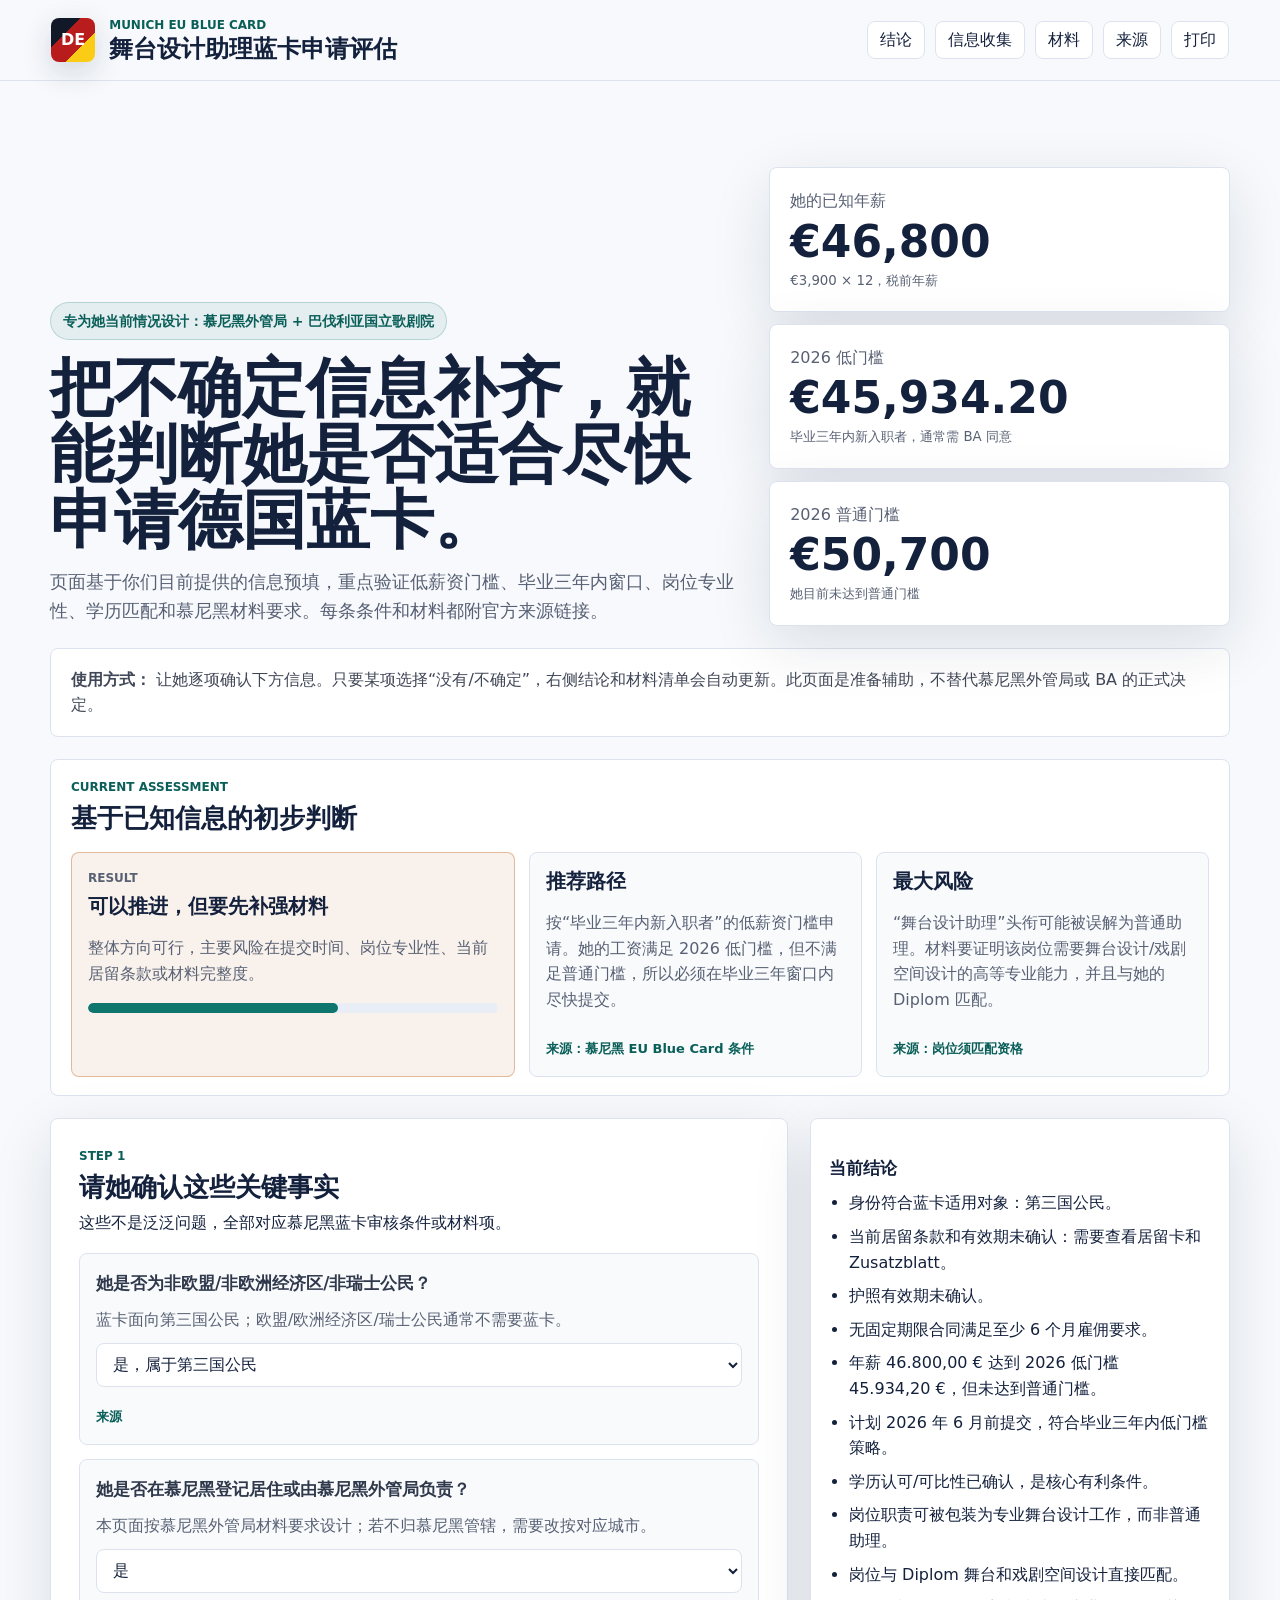
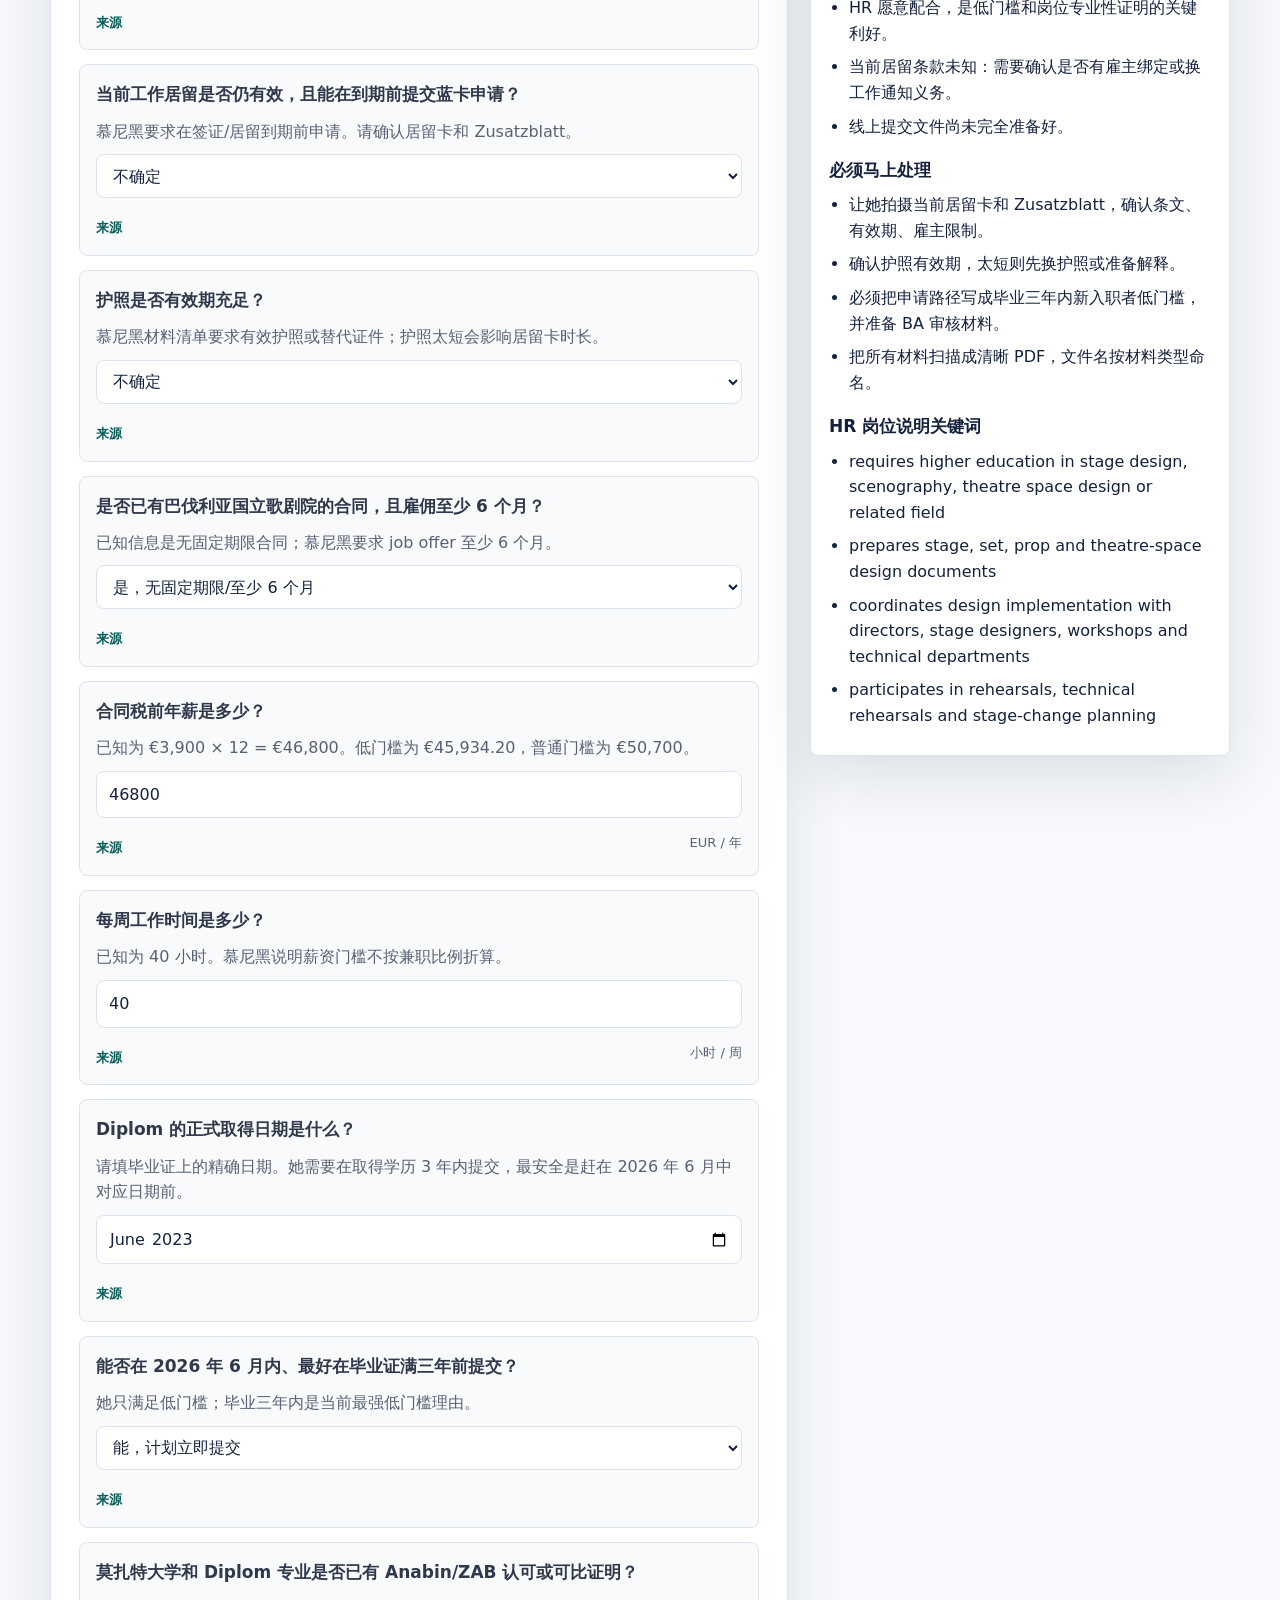
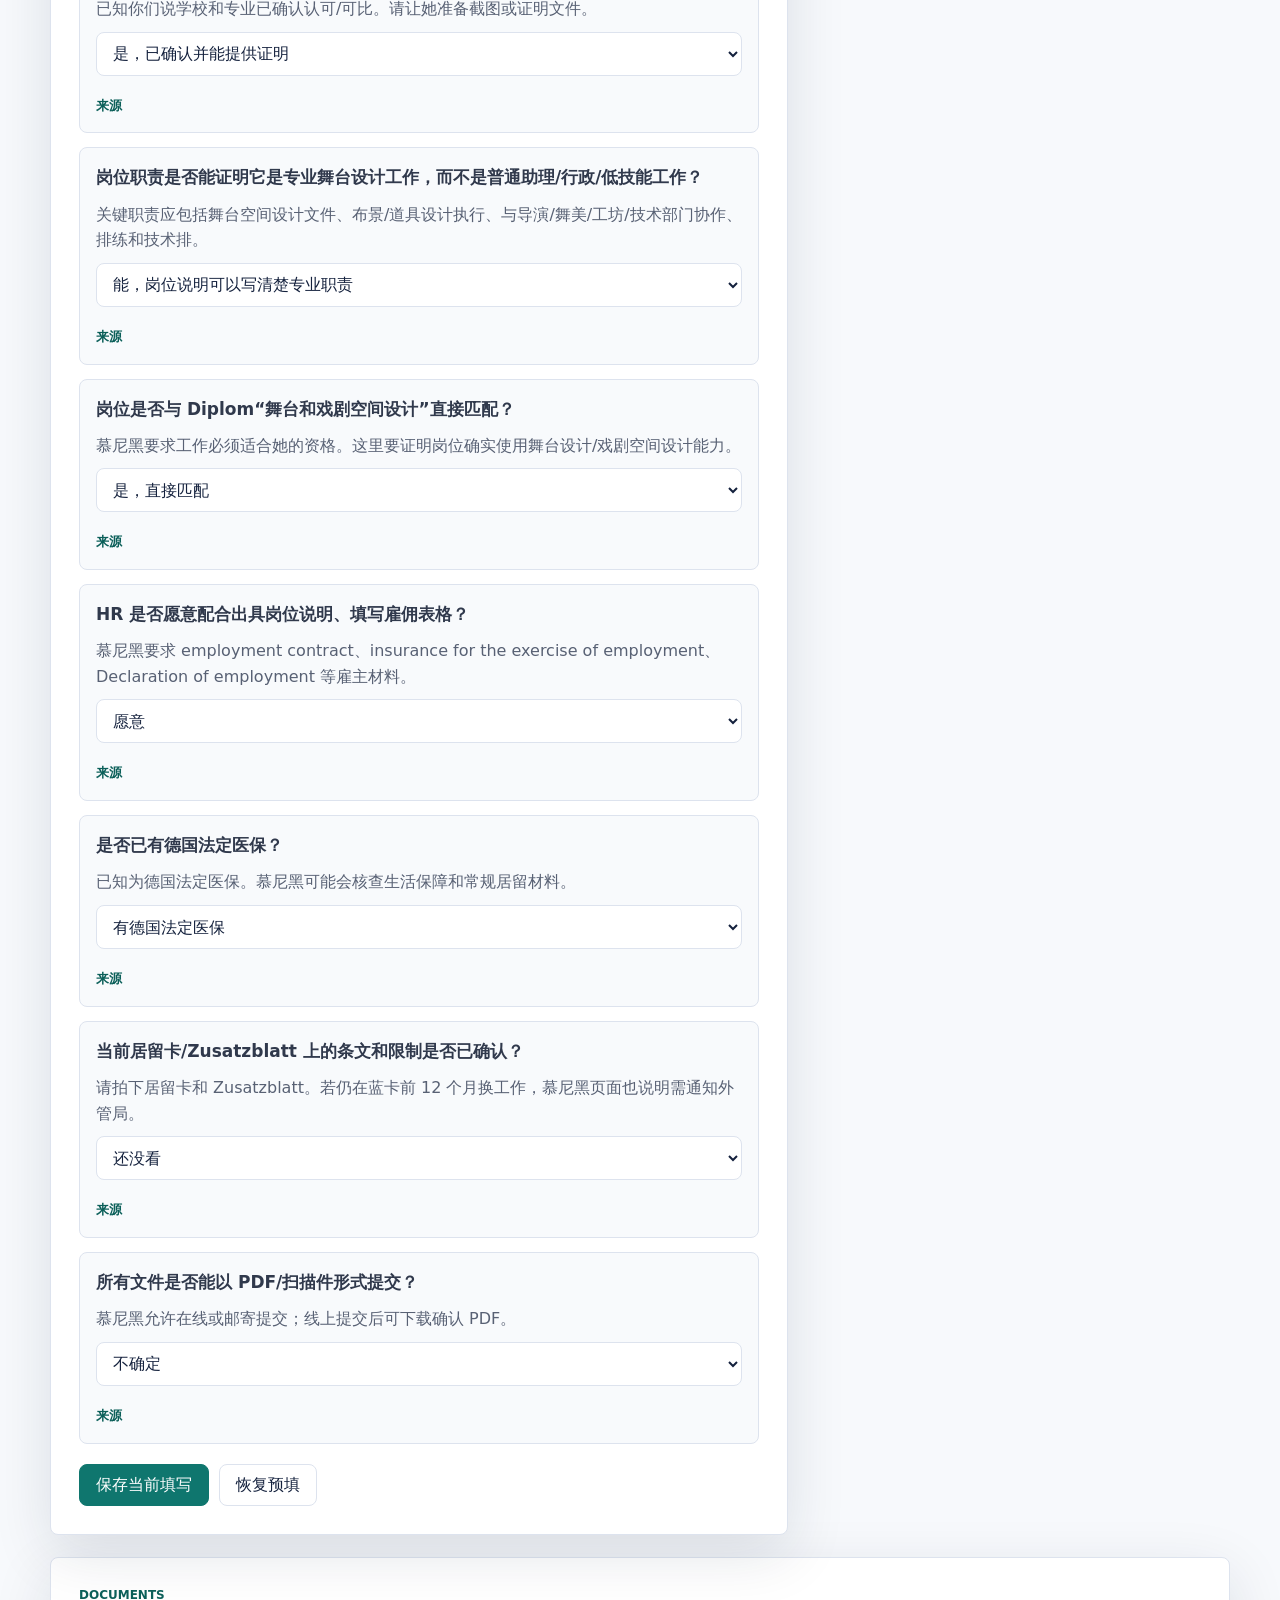
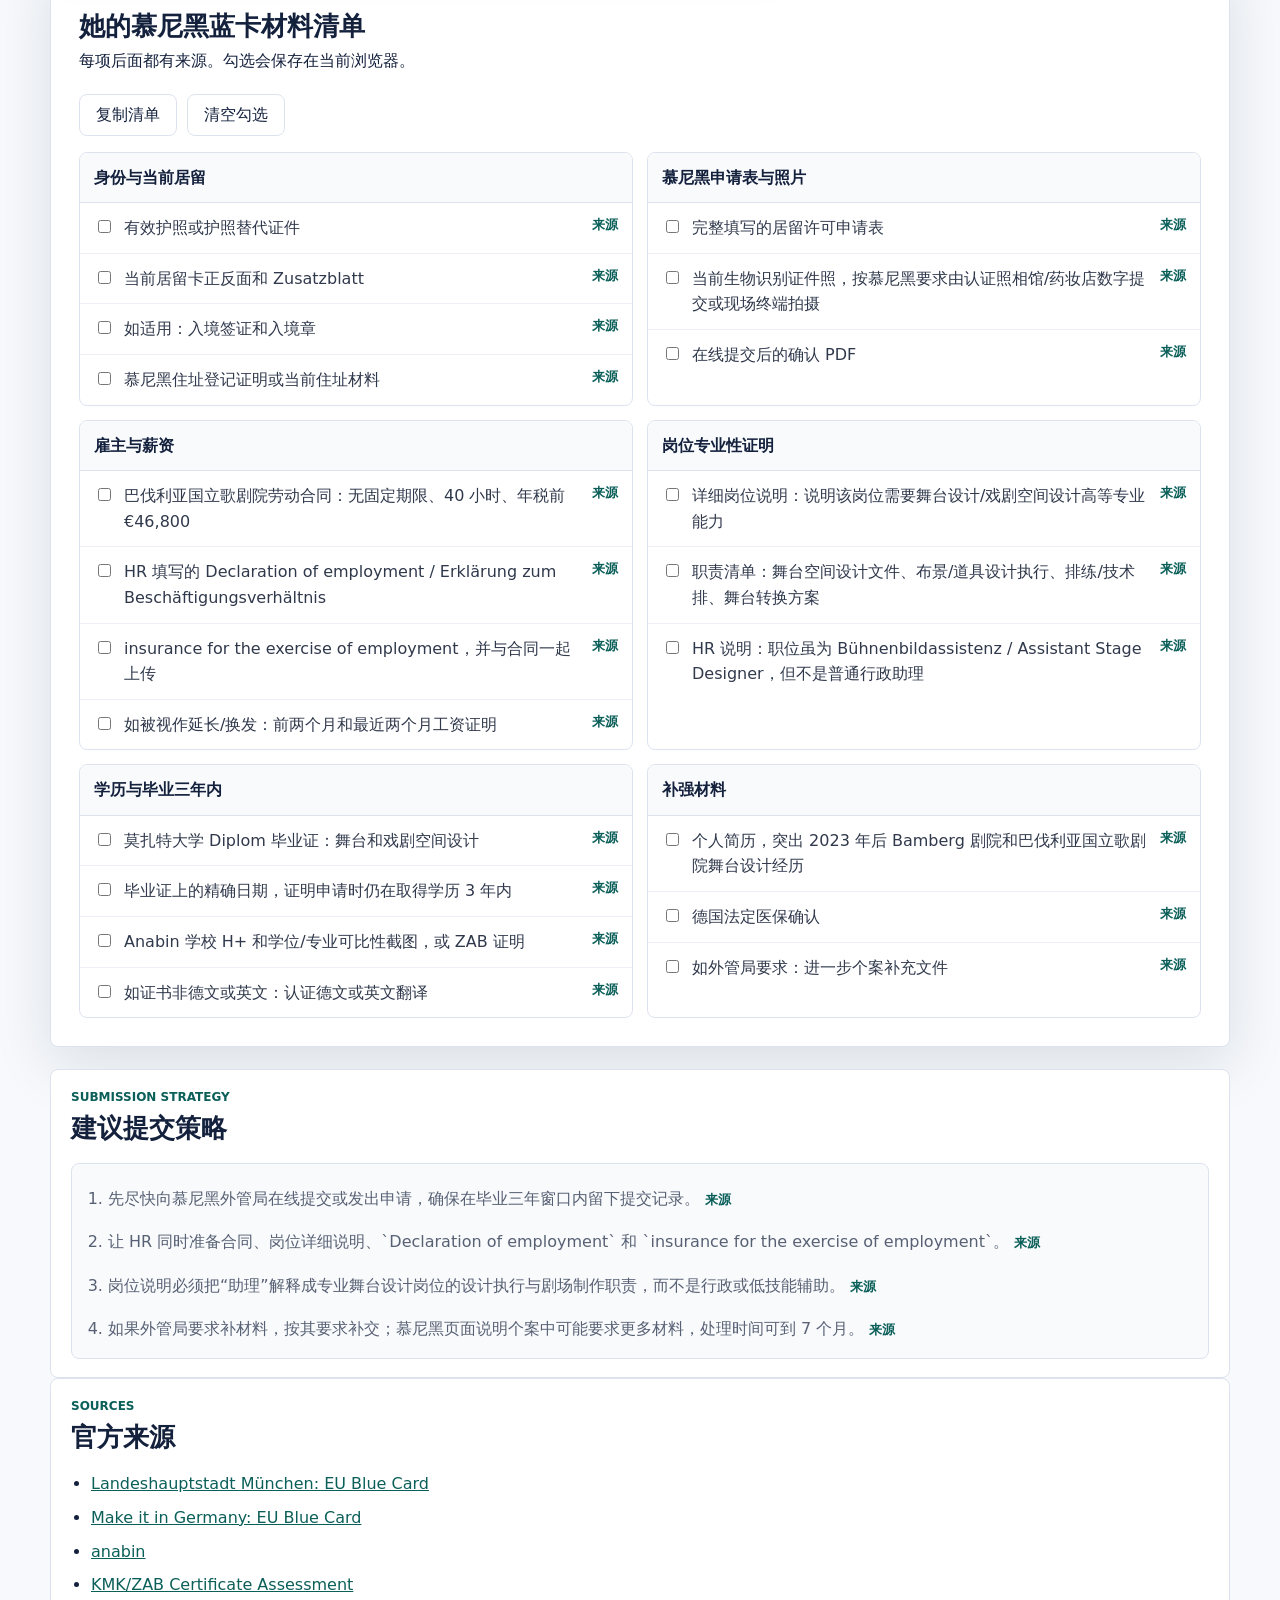
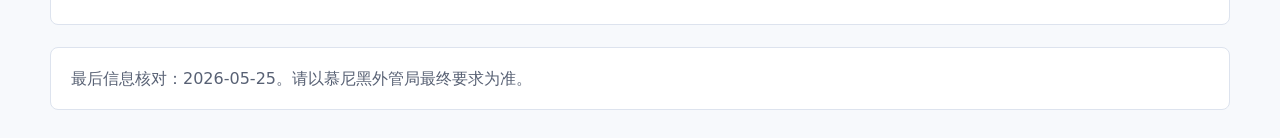
==== commit 9f5f7c63: "Tailor Blue Card page for Munich stage design case" ====
--- a/index.html
+++ b/index.html
@@ -5,9 +5,9 @@
     <meta name="viewport" content="width=device-width, initial-scale=1" />
     <meta
       name="description"
-      content="德国欧盟蓝卡资格自测与申请材料准备助手，基于 2026 年公开官方信息。"
+      content="慕尼黑德国蓝卡个人资格评估与材料准备页面，针对舞台设计助理岗位。"
     />
-    <title>德国蓝卡资格自测与材料助手</title>
+    <title>慕尼黑蓝卡个人评估：舞台设计助理</title>
     <link rel="stylesheet" href="styles.css" />
   </head>
   <body>
@@ -15,366 +15,123 @@
       <div class="brand">
         <span class="brand-mark" aria-hidden="true">DE</span>
         <div>
-          <p class="eyebrow">德国 EU Blue Card</p>
-          <h1>蓝卡资格自测与材料助手</h1>
+          <p class="eyebrow">Munich EU Blue Card</p>
+          <h1>舞台设计助理蓝卡申请评估</h1>
         </div>
       </div>
-      <nav class="top-actions" aria-label="页面操作">
-        <a href="#rules">先看规则</a>
-        <a href="#checker">开始自测</a>
-        <a href="#documents">材料清单</a>
-        <button id="printBtn" type="button">打印结果</button>
+      <nav class="top-actions" aria-label="页面导航">
+        <a href="#summary">结论</a>
+        <a href="#intake">信息收集</a>
+        <a href="#documents">材料</a>
+        <a href="#sources">来源</a>
+        <button id="printBtn" type="button">打印</button>
       </nav>
     </header>
 
     <main>
       <section class="hero">
         <div class="hero-copy">
-          <p class="status-pill">已按 2026 年德国蓝卡薪资门槛更新</p>
-          <h2>不查资料，也能一步步判断自己是否适合申请德国蓝卡。</h2>
+          <p class="status-pill">专为她当前情况设计：慕尼黑外管局 + 巴伐利亚国立歌剧院</p>
+          <h2>把不确定信息补齐，就能判断她是否适合尽快申请德国蓝卡。</h2>
           <p>
-            页面把蓝卡资格拆成身份、合同、薪资、资格路径、岗位匹配和特殊许可。每个问题都写明选择标准和例子，适合第一次了解蓝卡的人使用。
+            页面基于你们目前提供的信息预填，重点验证低薪资门槛、毕业三年内窗口、岗位专业性、学历匹配和慕尼黑材料要求。每条条件和材料都附官方来源链接。
           </p>
         </div>
         <div class="threshold-panel" aria-label="2026 年薪资门槛">
           <div>
-            <span>普通岗位</span>
+            <span>她的已知年薪</span>
+            <strong>€46,800</strong>
+            <small>€3,900 × 12，税前年薪</small>
+          </div>
+          <div>
+            <span>2026 低门槛</span>
+            <strong>€45,934.20</strong>
+            <small>毕业三年内新入职者，通常需 BA 同意</small>
+          </div>
+          <div>
+            <span>2026 普通门槛</span>
             <strong>€50,700</strong>
-            <small>2026 年税前年薪</small>
-          </div>
-          <div>
-            <span>低门槛情形</span>
-            <strong>€45,934.20</strong>
-            <small>短缺职业 / 毕业三年内 / 无学历 IT 经验路线</small>
+            <small>她目前未达到普通门槛</small>
           </div>
         </div>
       </section>
 
       <section class="notice" role="note">
-        <strong>重要提示：</strong>
-        本工具用于申请准备和自查，不构成法律意见，也不能替代德国使领馆、外管局或联邦就业局的正式审核。规则会按年份和个案变化，提交前请复核官方来源。
-      </section>
-
-      <section class="rules" id="rules">
-        <div class="section-title">
-          <p class="eyebrow">Eligibility Map</p>
-          <h2>蓝卡资格先看这 5 件事</h2>
-          <p>全部基本满足，才建议进入材料准备；任何一项不清楚，都应该先补证据。</p>
-        </div>
-        <div class="rules-grid five">
-          <article>
-            <h3>1. 身份</h3>
-            <p>蓝卡主要面向非欧盟、非欧洲经济区、非瑞士公民。欧盟公民通常不需要蓝卡。</p>
+        <strong>使用方式：</strong>
+        让她逐项确认下方信息。只要某项选择“没有/不确定”，右侧结论和材料清单会自动更新。此页面是准备辅助，不替代慕尼黑外管局或 BA 的正式决定。
+      </section>
+
+      <section class="summary" id="summary">
+        <div class="section-title">
+          <p class="eyebrow">Current Assessment</p>
+          <h2>基于已知信息的初步判断</h2>
+        </div>
+        <div class="summary-grid">
+          <article class="verdict-card" id="verdictCard">
+            <p class="eyebrow">Result</p>
+            <h3 id="verdictTitle">等待信息确认</h3>
+            <p id="verdictText">填写或确认信息后，这里会显示她的申请策略。</p>
+            <div class="meter" aria-label="准备程度"><span id="meterBar"></span></div>
           </article>
           <article>
-            <h3>2. 德国工作</h3>
-            <p>需要德国公司的具体工作合同或有约束力的 offer，雇佣期通常至少 6 个月。</p>
+            <h3>推荐路径</h3>
+            <p>
+              按“毕业三年内新入职者”的低薪资门槛申请。她的工资满足 2026 低门槛，但不满足普通门槛，所以必须在毕业三年窗口内尽快提交。
+            </p>
+            <a class="source-link" href="https://stadt.muenchen.de/service/en-GB/info/servicestelle-fur-zuwanderung-und-einburgerung/10422541/" target="_blank" rel="noreferrer">来源：慕尼黑 EU Blue Card 条件</a>
           </article>
           <article>
-            <h3>3. 合格工作</h3>
-            <p>工作本身要需要大学学习或合格职业培训获得的技能，不应是纯体力、简单助理或低技能岗位。</p>
+            <h3>最大风险</h3>
+            <p>
+              “舞台设计助理”头衔可能被误解为普通助理。材料要证明该岗位需要舞台设计/戏剧空间设计的高等专业能力，并且与她的 Diplom 匹配。
+            </p>
+            <a class="source-link" href="https://stadt.muenchen.de/service/en-GB/info/servicestelle-fur-zuwanderung-und-einburgerung/10422541/" target="_blank" rel="noreferrer">来源：岗位须匹配资格</a>
           </article>
-          <article>
-            <h3>4. 资格匹配</h3>
-            <p>岗位职责要和你的学历、同等资格，或无学历 IT 路线的 IT 经验有清楚关联。</p>
-          </article>
-          <article>
-            <h3>5. 薪资达标</h3>
-            <p>2026 年普通门槛为 €50,700；低门槛为 €45,934.20，低门槛情形通常需要 BA 审核。</p>
-          </article>
-        </div>
-      </section>
-
-      <section class="guide" id="job-guide">
-        <div class="section-title">
-          <p class="eyebrow">Job Guide</p>
-          <h2>“工作是否匹配资格或经验”怎么判断？</h2>
-          <p>先判断工作是不是合格工作，再判断它和你的资格是否相关。</p>
-        </div>
-        <div class="guide-grid">
-          <article>
-            <h3>通常算匹配</h3>
-            <ul>
-              <li>计算机学历 → 软件工程师、数据工程师、系统架构师、IT 项目经理</li>
-              <li>机械或电气工程学历 → 机械工程师、电气工程师、质量工程师、生产工程师</li>
-              <li>数学、统计、物理学历 → 数据科学、量化分析、算法、工程研发</li>
-              <li>护理、医学、药学、教育学历 → 对应专业岗位，但通常还要执业许可</li>
-              <li>商科、金融、经济学历 → 财务分析、商业分析、合规、审计、供应链或同领域管理</li>
-            </ul>
-          </article>
-          <article>
-            <h3>可能匹配，但要解释</h3>
-            <ul>
-              <li>专业不完全相同，但工作使用同一类核心能力，例如物理学历做数据科学</li>
-              <li>从专业岗位转为同领域管理，例如工程师转工程经理</li>
-              <li>跨到相邻领域，例如自动化、质量、产品、技术咨询，需要职责说明支撑</li>
-            </ul>
-          </article>
-          <article>
-            <h3>通常不适合蓝卡</h3>
-            <ul>
-              <li>岗位主要是收银、仓储搬运、普通客服、餐饮服务、司机、简单文员</li>
-              <li>工作职责不需要大学或合格职业培训层级的知识</li>
-              <li>学历或 IT 经验与岗位几乎无关，无法解释为什么雇主需要你的专业资格</li>
-            </ul>
-          </article>
-          <article>
-            <h3>短缺职业不是唯一选择</h3>
-            <p>
-              普通蓝卡不要求必须是短缺职业。短缺职业的主要作用是允许使用较低薪资门槛。短缺职业包括 STEM 专业人员、ICT 服务经理、制造/采矿/建筑/分销经理、专业服务经理、建筑/规划/交通规划专业人员、医生、兽医、牙医、药剂师、学术或同等护理与助产专业人员、教师和教育工作者等。
-            </p>
-          </article>
-        </div>
-      </section>
-
-      <section class="workspace" id="checker">
-        <form id="blueCardForm" class="form-panel">
+        </div>
+      </section>
+
+      <section class="workspace" id="intake">
+        <form id="caseForm" class="form-panel">
           <div class="section-title">
             <p class="eyebrow">Step 1</p>
-            <h2>身份、合同和薪资</h2>
-          </div>
-
-          <fieldset>
-            <legend>你的国籍身份</legend>
-            <label class="choice">
-              <input type="radio" name="citizenship" value="nonEu" checked />
-              <span><strong>非欧盟 / 非欧洲经济区 / 非瑞士公民</strong><small>蓝卡通常面向这一类申请人。</small></span>
-            </label>
-            <label class="choice">
-              <input type="radio" name="citizenship" value="eu" />
-              <span><strong>欧盟、欧洲经济区或瑞士公民</strong><small>通常不需要申请德国蓝卡。</small></span>
-            </label>
-          </fieldset>
-
-          <div class="grid-two">
-            <label>
-              德国工作合同或正式 offer
-              <select name="jobOffer">
-                <option value="yes">已有已签合同或有约束力 offer</option>
-                <option value="soon">正在谈，还没签</option>
-                <option value="no">没有德国工作机会</option>
-              </select>
-              <small>蓝卡不能只凭求职意向申请，需要具体德国雇主。</small>
-            </label>
-            <label>
-              合同期限
-              <select name="contractMonths">
-                <option value="6">至少 6 个月</option>
-                <option value="1">少于 6 个月</option>
-                <option value="0">不确定</option>
-              </select>
-              <small>德国蓝卡的工作期限通常至少 6 个月。</small>
-            </label>
-          </div>
-
-          <div class="grid-two">
-            <label>
-              税前年薪 EUR
-              <input
-                type="number"
-                name="salary"
-                min="0"
-                step="100"
-                placeholder="例如 52000"
-                inputmode="decimal"
-              />
-              <small>填合同里的税前年薪，不是税后收入。</small>
-            </label>
-            <label>
-              申请地点
-              <select name="location">
-                <option value="outside">德国境外申请签证</option>
-                <option value="inside">德国境内换发居留</option>
-                <option value="unknown">还不确定</option>
-              </select>
-              <small>材料清单会按申请地点补充。</small>
-            </label>
-          </div>
-
-          <div class="section-title compact">
-            <p class="eyebrow">Step 2</p>
-            <h2>你用哪条资格路径？</h2>
-          </div>
-
-          <fieldset>
-            <legend>选择最符合你的路径</legend>
-            <label class="choice">
-              <input type="radio" name="path" value="degree" checked />
-              <span><strong>大学学历路径</strong><small>有德国认可或可比的大学学历，这是最常见路线。</small></span>
-            </label>
-            <label class="choice">
-              <input type="radio" name="path" value="equivalentQualification" />
-              <span><strong>同等高等资格路径</strong><small>非传统大学学历，但至少 3 年、达到 ISCED/EQF 6 级，例如部分高级职业资格。</small></span>
-            </label>
-            <label class="choice">
-              <input type="radio" name="path" value="recentGraduate" />
-              <span><strong>毕业三年内新入职者</strong><small>学历或同等资格取得不超过 3 年，可用低薪资门槛，通常需要 BA 同意。</small></span>
-            </label>
-            <label class="choice">
-              <input type="radio" name="path" value="itExperience" />
-              <span><strong>无学历 IT 专家路径</strong><small>过去 7 年内至少 3 年大学水平 IT 经验，且德国岗位需要该经验。</small></span>
-            </label>
-          </fieldset>
-
-          <div class="grid-two">
-            <label>
-              学历或高等资格认可状态
-              <select name="degreeStatus">
-                <option value="recognized">已确认认可或可比</option>
-                <option value="checking">正在查 Anabin / ZAB / 等级</option>
-                <option value="notRecognized">无法证明认可或可比</option>
-                <option value="noDegree">没有大学学历或同等高等资格</option>
-              </select>
-              <small>学历路线要证明德国认可或可比；IT 经验路线可不走学历。</small>
-            </label>
-            <label>
-              最高学历或同等资格取得时间
-              <select name="graduationAge">
-                <option value="over3">超过 3 年或不适用</option>
-                <option value="within3">3 年内</option>
-                <option value="unknown">不确定</option>
-              </select>
-              <small>只有新入职者低门槛路径需要重点看这个。</small>
-            </label>
-          </div>
-
-          <div class="section-title compact">
-            <p class="eyebrow">Step 3</p>
-            <h2>德国岗位属于什么类型？</h2>
-          </div>
-
-          <div class="grid-two">
-            <label>
-              这份工作是否是“合格工作”？
-              <select name="qualifiedJob">
-                <option value="yes">是，通常需要大学学历或合格职业培训层级技能</option>
-                <option value="unknown">不确定，我看不出岗位要求</option>
-                <option value="no">不是，主要是低技能、简单服务或辅助工作</option>
-              </select>
-              <small>合格工作指需要较高专业知识的岗位，不只是职位名称好听。</small>
-            </label>
-            <label>
-              岗位类别
-              <select name="occupation">
-                <option value="standard">普通合格岗位：不属于下列特殊类别</option>
-                <option value="shortage">短缺职业：见下方清单，可能用低薪资门槛</option>
-                <option value="it">IT 专家或 IT 管理岗位</option>
-                <option value="regulated">受监管职业：医生、护士、教师、药剂师等</option>
-                <option value="notQualified">不确定或看起来不是合格岗位</option>
-              </select>
-              <small>不是短缺职业也可以申请，只是通常适用普通薪资门槛。</small>
-            </label>
-          </div>
-
-          <label class="full-row">
-            如果你认为是短缺职业，最接近哪一类？
-            <select name="shortageGroup">
-              <option value="none">不适用 / 我不是按短缺职业判断</option>
-              <option value="stem">STEM：数学、IT、自然科学、工程等学术专业人员</option>
-              <option value="ictManager">ICT 服务经理或 IT 管理者</option>
-              <option value="industrialManager">制造、采矿、建筑、分销经理</option>
-              <option value="professionalServicesManager">专业服务经理：儿童照护、健康、教育等</option>
-              <option value="architecturePlanning">建筑、空间规划、交通规划专业人员</option>
-              <option value="medical">医生、兽医、牙医、药剂师</option>
-              <option value="nursingMidwifery">学术或同等护理与助产专业人员</option>
-              <option value="education">学校或校外教师、教育工作者</option>
-              <option value="unknown">不确定，但怀疑属于短缺职业</option>
-            </select>
-            <small>低门槛短缺职业通常需要 BA 同意。选不准时，按普通门槛更保守。</small>
-          </label>
-
-          <fieldset>
-            <legend>岗位和你的资格/经验是什么关系？</legend>
-            <label class="choice">
-              <input type="radio" name="jobMatch" value="direct" checked />
-              <span><strong>直接匹配</strong><small>专业和岗位基本一致，例如计算机学历做软件工程师。</small></span>
-            </label>
-            <label class="choice">
-              <input type="radio" name="jobMatch" value="adjacent" />
-              <span><strong>相邻匹配</strong><small>不是同名专业，但使用同类核心能力，例如数学/物理做数据科学。</small></span>
-            </label>
-            <label class="choice">
-              <input type="radio" name="jobMatch" value="management" />
-              <span><strong>同领域管理</strong><small>管理与资格同领域的团队、流程或项目，例如工程学历做工程经理。</small></span>
-            </label>
-            <label class="choice">
-              <input type="radio" name="jobMatch" value="weak" />
-              <span><strong>关系较弱，需要解释</strong><small>岗位有专业内容，但专业关联不够直观，需要雇主职责说明支撑。</small></span>
-            </label>
-            <label class="choice">
-              <input type="radio" name="jobMatch" value="none" />
-              <span><strong>基本无关</strong><small>学历或 IT 经验与岗位职责说不出清楚关系。</small></span>
-            </label>
-          </fieldset>
-
-          <div class="grid-two">
-            <label>
-              过去 7 年内 IT 工作经验
-              <select name="itYears">
-                <option value="na">不适用</option>
-                <option value="3plus">至少 3 年</option>
-                <option value="less3">少于 3 年</option>
-                <option value="unknown">不确定</option>
-              </select>
-              <small>只有无学历 IT 路线必须满足这项。</small>
-            </label>
-            <label>
-              受监管职业执业许可
-              <select name="license">
-                <option value="notNeeded">不需要执业许可</option>
-                <option value="ready">已取得或已有明确承诺</option>
-                <option value="missing">需要但尚未取得</option>
-                <option value="unknown">不确定是否需要</option>
-              </select>
-              <small>医生、护士、教师、律师、药剂师等通常要先看许可。</small>
-            </label>
-          </div>
+            <h2>请她确认这些关键事实</h2>
+            <p>这些不是泛泛问题，全部对应慕尼黑蓝卡审核条件或材料项。</p>
+          </div>
+
+          <div id="questions" class="question-list"></div>
 
           <div class="button-row">
-            <button type="submit" class="primary">生成判断</button>
-            <button type="button" id="resetBtn">重新填写</button>
+            <button type="button" class="primary" id="saveBtn">保存当前填写</button>
+            <button type="button" id="resetBtn">恢复预填</button>
           </div>
         </form>
 
         <aside class="result-panel" aria-live="polite">
-          <div class="score-card" id="scoreCard">
-            <p class="eyebrow">Result</p>
-            <h2 id="resultTitle">填写信息后生成判断</h2>
-            <p id="resultSummary">结果会显示在这里，包括薪资门槛、岗位匹配风险、BA 审核和材料准备重点。</p>
-          </div>
-
-          <div class="meter" aria-label="准备进度">
-            <span id="meterBar"></span>
-          </div>
-
-          <div class="insight-grid">
-            <div>
-              <span>适用门槛</span>
-              <strong id="thresholdText">待计算</strong>
-            </div>
-            <div>
-              <span>薪资差额</span>
-              <strong id="gapText">待计算</strong>
-            </div>
-          </div>
-
           <div class="result-list">
-            <h3>需要重点处理</h3>
-            <ul id="issuesList"></ul>
-          </div>
-
+            <h3>当前结论</h3>
+            <ul id="findingsList"></ul>
+          </div>
           <div class="result-list">
-            <h3>下一步</h3>
-            <ul id="nextStepsList"></ul>
+            <h3>必须马上处理</h3>
+            <ul id="actionsList"></ul>
+          </div>
+          <div class="result-list">
+            <h3>HR 岗位说明关键词</h3>
+            <ul>
+              <li>requires higher education in stage design, scenography, theatre space design or related field</li>
+              <li>prepares stage, set, prop and theatre-space design documents</li>
+              <li>coordinates design implementation with directors, stage designers, workshops and technical departments</li>
+              <li>participates in rehearsals, technical rehearsals and stage-change planning</li>
+            </ul>
           </div>
         </aside>
       </section>
 
       <section class="documents" id="documents">
         <div class="section-title">
-          <p class="eyebrow">Preparation</p>
-          <h2>个性化材料清单</h2>
-          <p>勾选后会保存在当前浏览器，方便你下次继续整理。</p>
+          <p class="eyebrow">Documents</p>
+          <h2>她的慕尼黑蓝卡材料清单</h2>
+          <p>每项后面都有来源。勾选会保存在当前浏览器。</p>
         </div>
         <div class="doc-toolbar">
           <button type="button" id="copyChecklistBtn">复制清单</button>
@@ -383,33 +140,61 @@
         <div id="documentList" class="doc-list"></div>
       </section>
 
-      <section class="sources">
+      <section class="strategy" id="strategy">
+        <div class="section-title">
+          <p class="eyebrow">Submission Strategy</p>
+          <h2>建议提交策略</h2>
+        </div>
+        <ol class="strategy-list">
+          <li>
+            先尽快向慕尼黑外管局在线提交或发出申请，确保在毕业三年窗口内留下提交记录。
+            <a href="https://stadt.muenchen.de/service/en-GB/info/servicestelle-fur-zuwanderung-und-einburgerung/10422541/" target="_blank" rel="noreferrer">来源</a>
+          </li>
+          <li>
+            让 HR 同时准备合同、岗位详细说明、`Declaration of employment` 和 `insurance for the exercise of employment`。
+            <a href="https://stadt.muenchen.de/service/en-GB/info/servicestelle-fur-zuwanderung-und-einburgerung/10422541/" target="_blank" rel="noreferrer">来源</a>
+          </li>
+          <li>
+            岗位说明必须把“助理”解释成专业舞台设计岗位的设计执行与剧场制作职责，而不是行政或低技能辅助。
+            <a href="https://stadt.muenchen.de/service/en-GB/info/servicestelle-fur-zuwanderung-und-einburgerung/10422541/" target="_blank" rel="noreferrer">来源</a>
+          </li>
+          <li>
+            如果外管局要求补材料，按其要求补交；慕尼黑页面说明个案中可能要求更多材料，处理时间可到 7 个月。
+            <a href="https://stadt.muenchen.de/service/en-GB/info/servicestelle-fur-zuwanderung-und-einburgerung/10422541/" target="_blank" rel="noreferrer">来源</a>
+          </li>
+        </ol>
+      </section>
+
+      <section class="sources" id="sources">
         <div class="section-title">
           <p class="eyebrow">Sources</p>
-          <h2>官方信息来源</h2>
+          <h2>官方来源</h2>
         </div>
         <ul>
+          <li>
+            <a href="https://stadt.muenchen.de/service/en-GB/info/servicestelle-fur-zuwanderung-und-einburgerung/10422541/" target="_blank" rel="noreferrer">
+              Landeshauptstadt München: EU Blue Card
+            </a>
+          </li>
           <li>
             <a href="https://www.make-it-in-germany.com/en/visa-residence/types/eu-blue-card" target="_blank" rel="noreferrer">
               Make it in Germany: EU Blue Card
             </a>
           </li>
           <li>
-            <a href="https://www.bundesanzeiger.de/pub/publication/REViP4bN6jVdpGxPaiQ/content/REViP4bN6jVdpGxPaiQ/BAnz%20AT%2018.12.2025%20B3.pdf?inline=" target="_blank" rel="noreferrer">
-              Bundesanzeiger: 2026 年蓝卡最低税前年薪公告
+            <a href="https://anabin.kmk.org/" target="_blank" rel="noreferrer">anabin</a>
+          </li>
+          <li>
+            <a href="https://www.kmk.org/zab/central-office-for-foreign-education/certificate-assessment.html" target="_blank" rel="noreferrer">
+              KMK/ZAB Certificate Assessment
             </a>
           </li>
-          <li>
-            <a href="https://www.germany.info/resource/blob/2435484/8b7b0fa11193ba17e59c48e0d196ccba/eu-blue-card-data.pdf" target="_blank" rel="noreferrer">
-              German Missions in the United States: EU Blue Card checklist
-            </a>
-          </li>
         </ul>
       </section>
     </main>
 
     <footer>
-      <p>最后信息核对：2026-05-25。页面仅作自测与材料准备辅助。</p>
+      <p>最后信息核对：2026-05-25。请以慕尼黑外管局最终要求为准。</p>
     </footer>
 
     <script src="app.js"></script>
--- a/styles.css
+++ b/styles.css
@@ -206,6 +206,8 @@
 .notice,
 .rules,
 .guide,
+.summary,
+.strategy,
 .sources,
 footer {
   padding: 18px 20px;
@@ -224,6 +226,64 @@
 
 .guide {
   margin-top: 22px;
+}
+
+.summary,
+.strategy {
+  margin-top: 22px;
+}
+
+.summary-grid {
+  display: grid;
+  grid-template-columns: minmax(0, 1.2fr) minmax(240px, 0.9fr) minmax(240px, 0.9fr);
+  gap: 14px;
+}
+
+.summary-grid article,
+.strategy-list {
+  padding: 16px;
+  border: 1px solid var(--line);
+  border-radius: 8px;
+  background: #f8fafc;
+}
+
+.summary-grid h3 {
+  margin: 0 0 8px;
+  font-size: 20px;
+  line-height: 1.25;
+}
+
+.summary-grid p,
+.strategy-list li {
+  color: var(--muted);
+}
+
+.verdict-card.ok {
+  border-color: rgba(8, 116, 67, 0.35);
+  background: rgba(8, 116, 67, 0.08);
+}
+
+.verdict-card.warn {
+  border-color: rgba(180, 83, 9, 0.35);
+  background: rgba(180, 83, 9, 0.08);
+}
+
+.verdict-card.danger {
+  border-color: rgba(180, 35, 24, 0.35);
+  background: rgba(180, 35, 24, 0.08);
+}
+
+.source-link,
+.question-meta a,
+.doc-group a,
+.strategy-list a {
+  display: inline-flex;
+  width: fit-content;
+  margin-top: 10px;
+  color: var(--accent-strong);
+  font-size: 13px;
+  font-weight: 800;
+  text-decoration: none;
 }
 
 .rules-grid {
@@ -410,6 +470,38 @@
   flex-wrap: wrap;
   gap: 10px;
   margin-top: 20px;
+}
+
+.question-list {
+  display: grid;
+  gap: 14px;
+}
+
+.question-card {
+  display: grid;
+  gap: 10px;
+  padding: 16px;
+  border: 1px solid var(--line);
+  border-radius: 8px;
+  background: #f8fafc;
+}
+
+.question-card label {
+  font-size: 17px;
+}
+
+.question-card p {
+  margin: 0;
+  color: var(--muted);
+}
+
+.question-meta {
+  display: flex;
+  align-items: center;
+  justify-content: space-between;
+  gap: 12px;
+  color: var(--muted);
+  font-size: 13px;
 }
 
 .score-card {
@@ -543,6 +635,15 @@
   font-weight: 500;
 }
 
+.doc-group label span {
+  flex: 1;
+}
+
+.doc-group label a {
+  margin-top: 0;
+  white-space: nowrap;
+}
+
 .doc-group label:last-child {
   border-bottom: 0;
 }
@@ -571,10 +672,20 @@
   margin: 0;
 }
 
+.strategy-list {
+  margin: 0;
+  padding-left: 36px;
+}
+
+.strategy-list li + li {
+  margin-top: 12px;
+}
+
 @media (max-width: 880px) {
   .topbar,
   .hero,
-  .workspace {
+  .workspace,
+  .summary-grid {
     grid-template-columns: 1fr;
   }
 
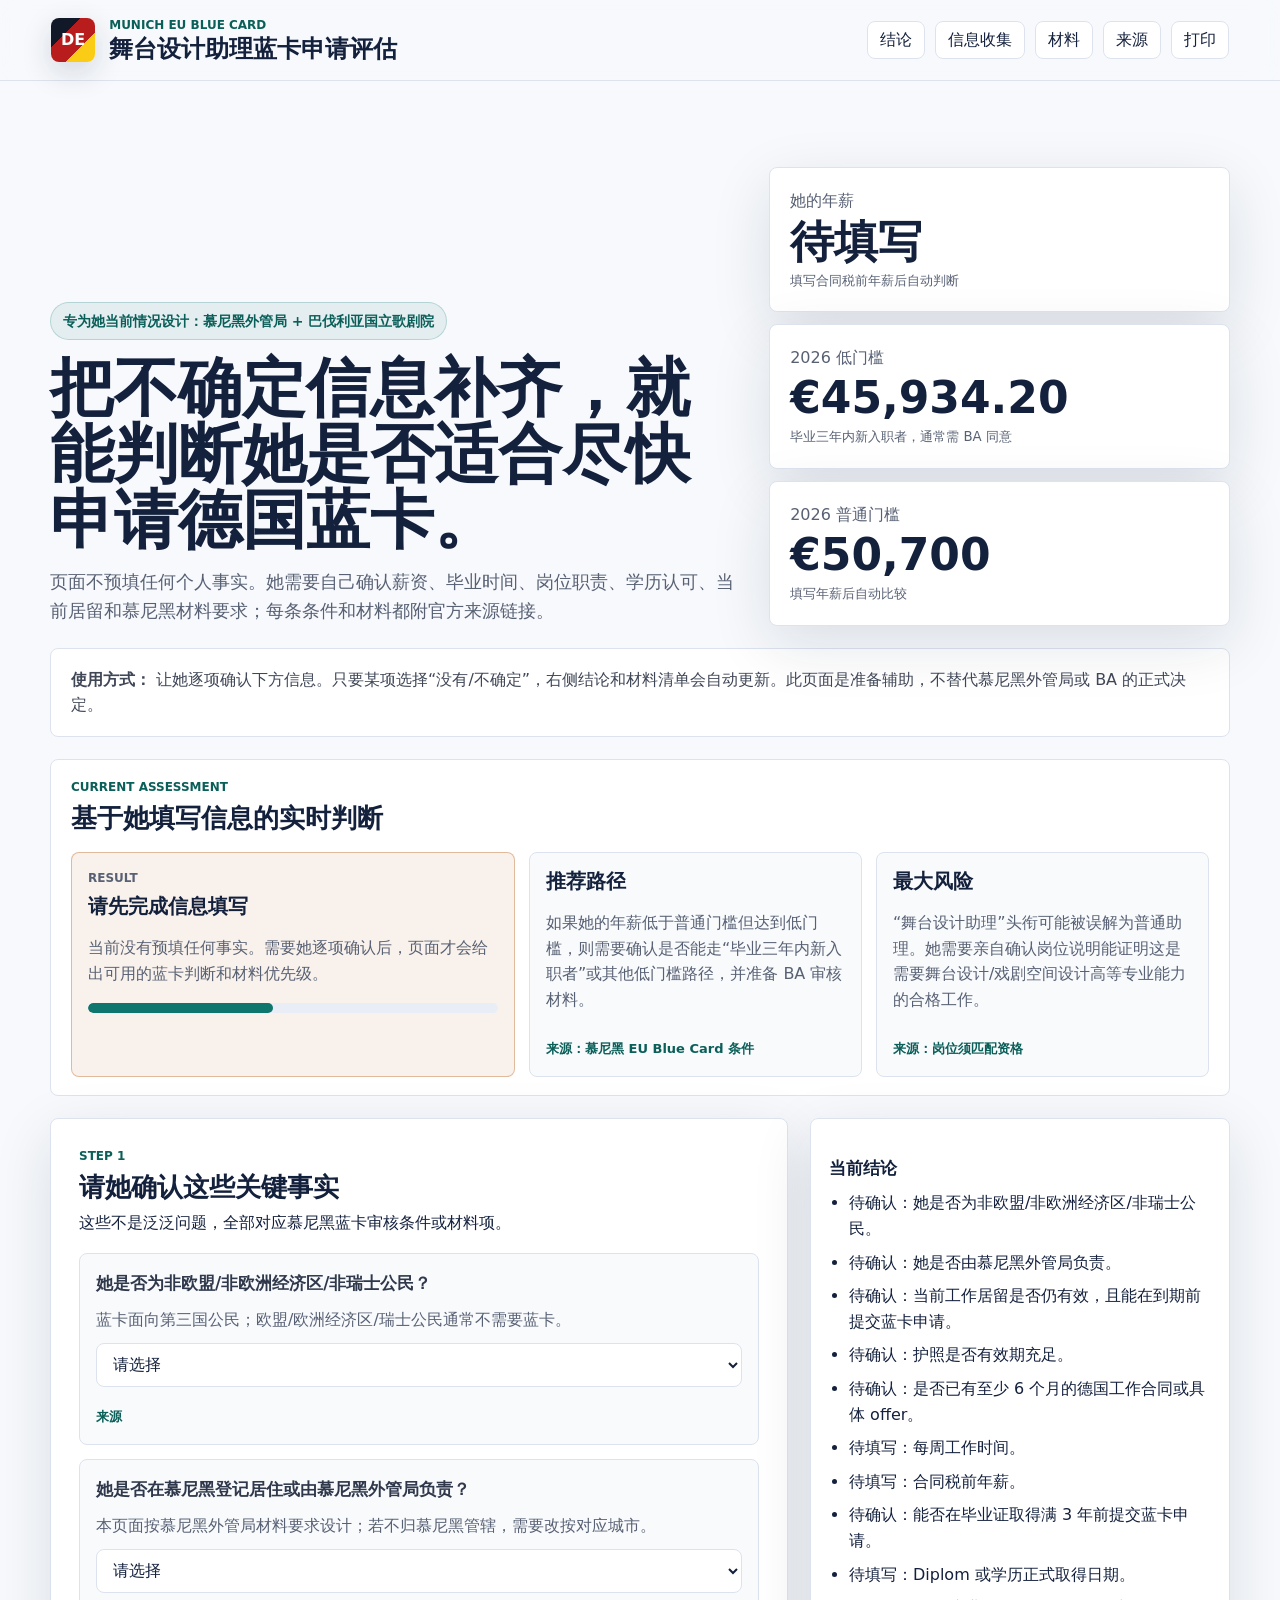
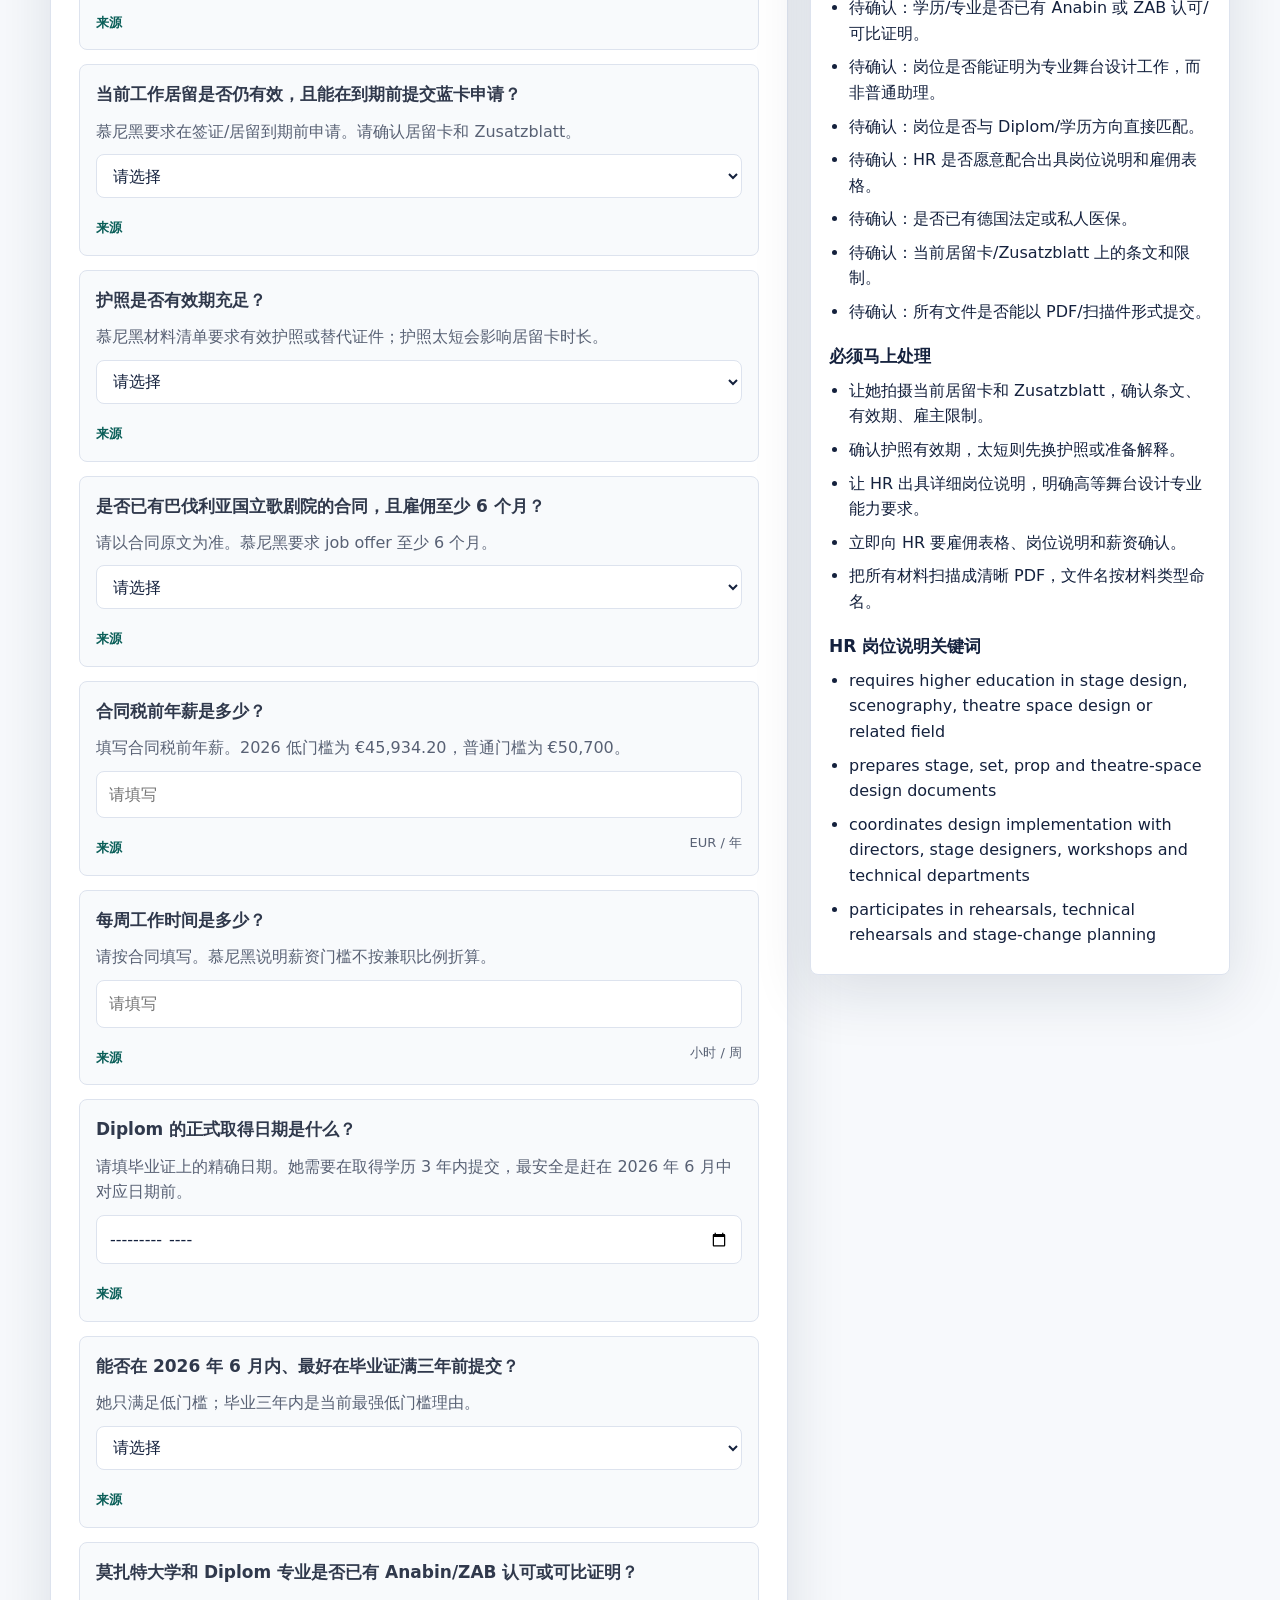
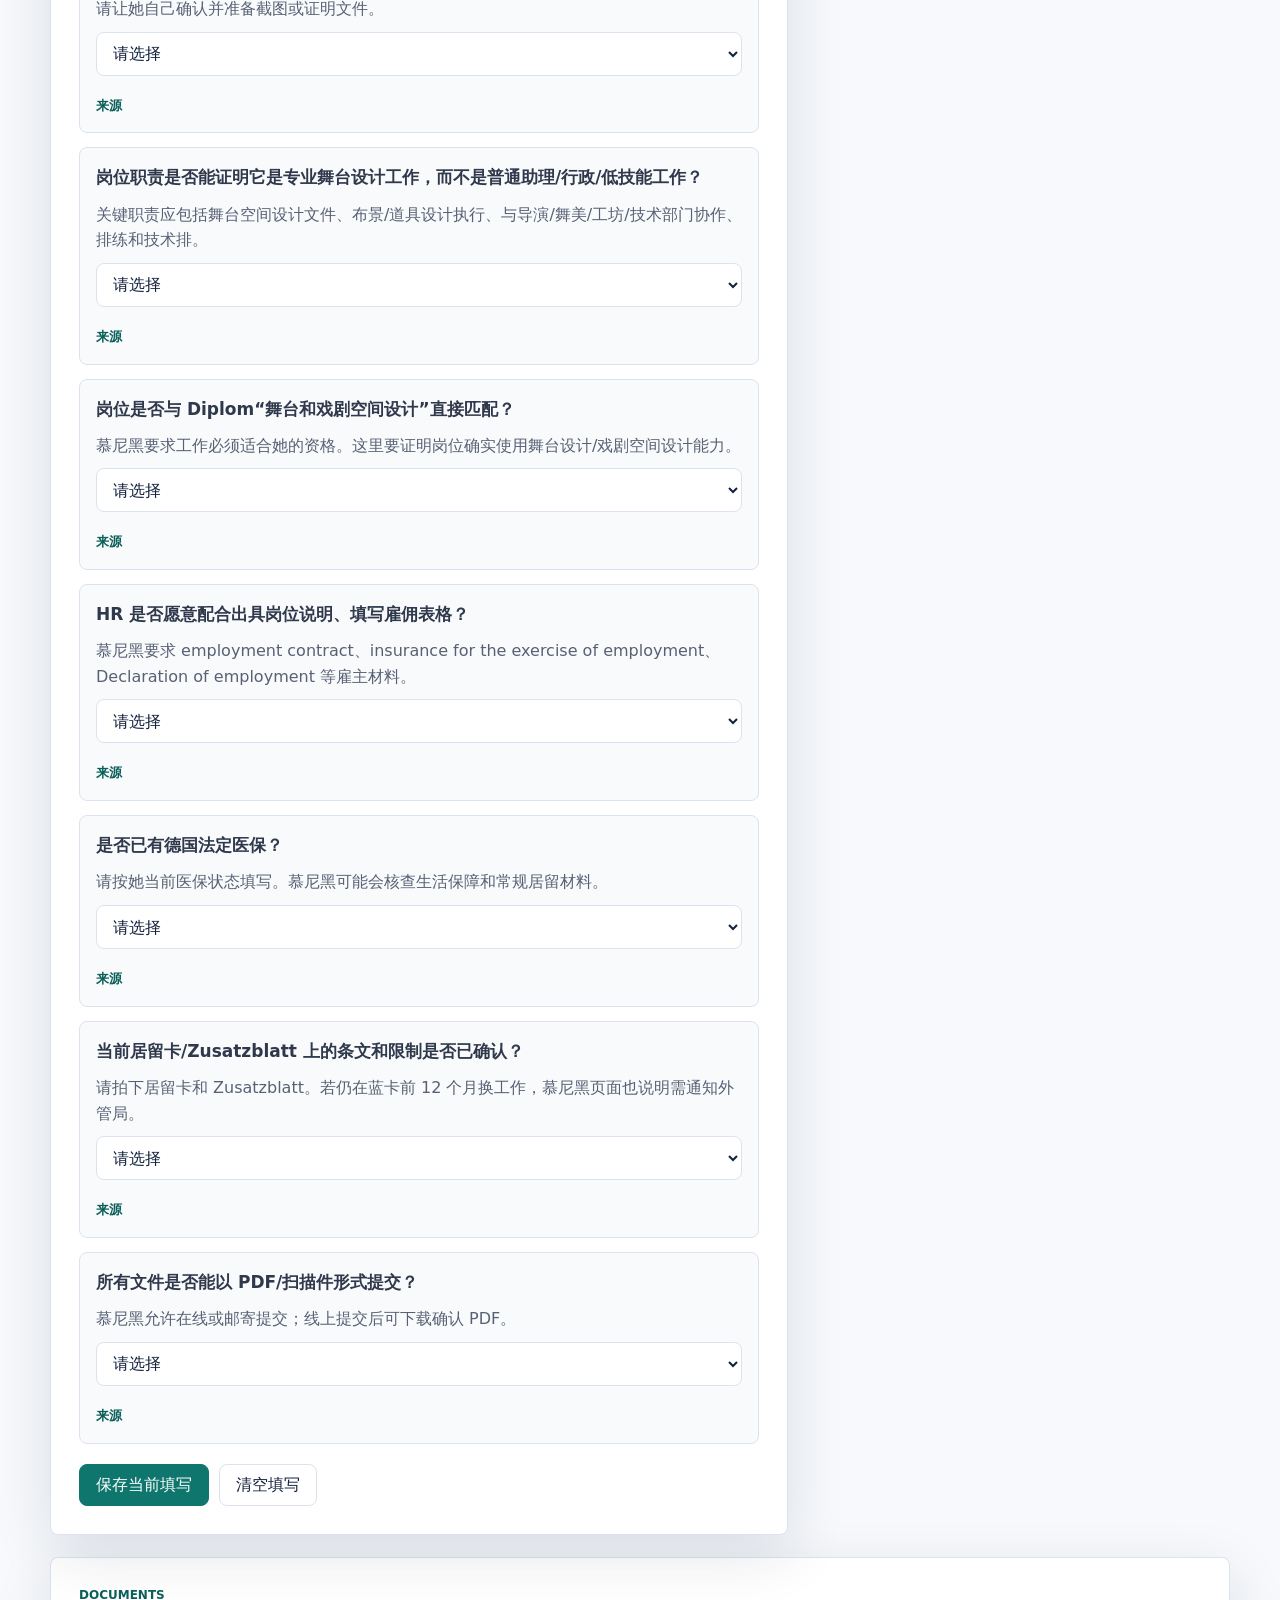
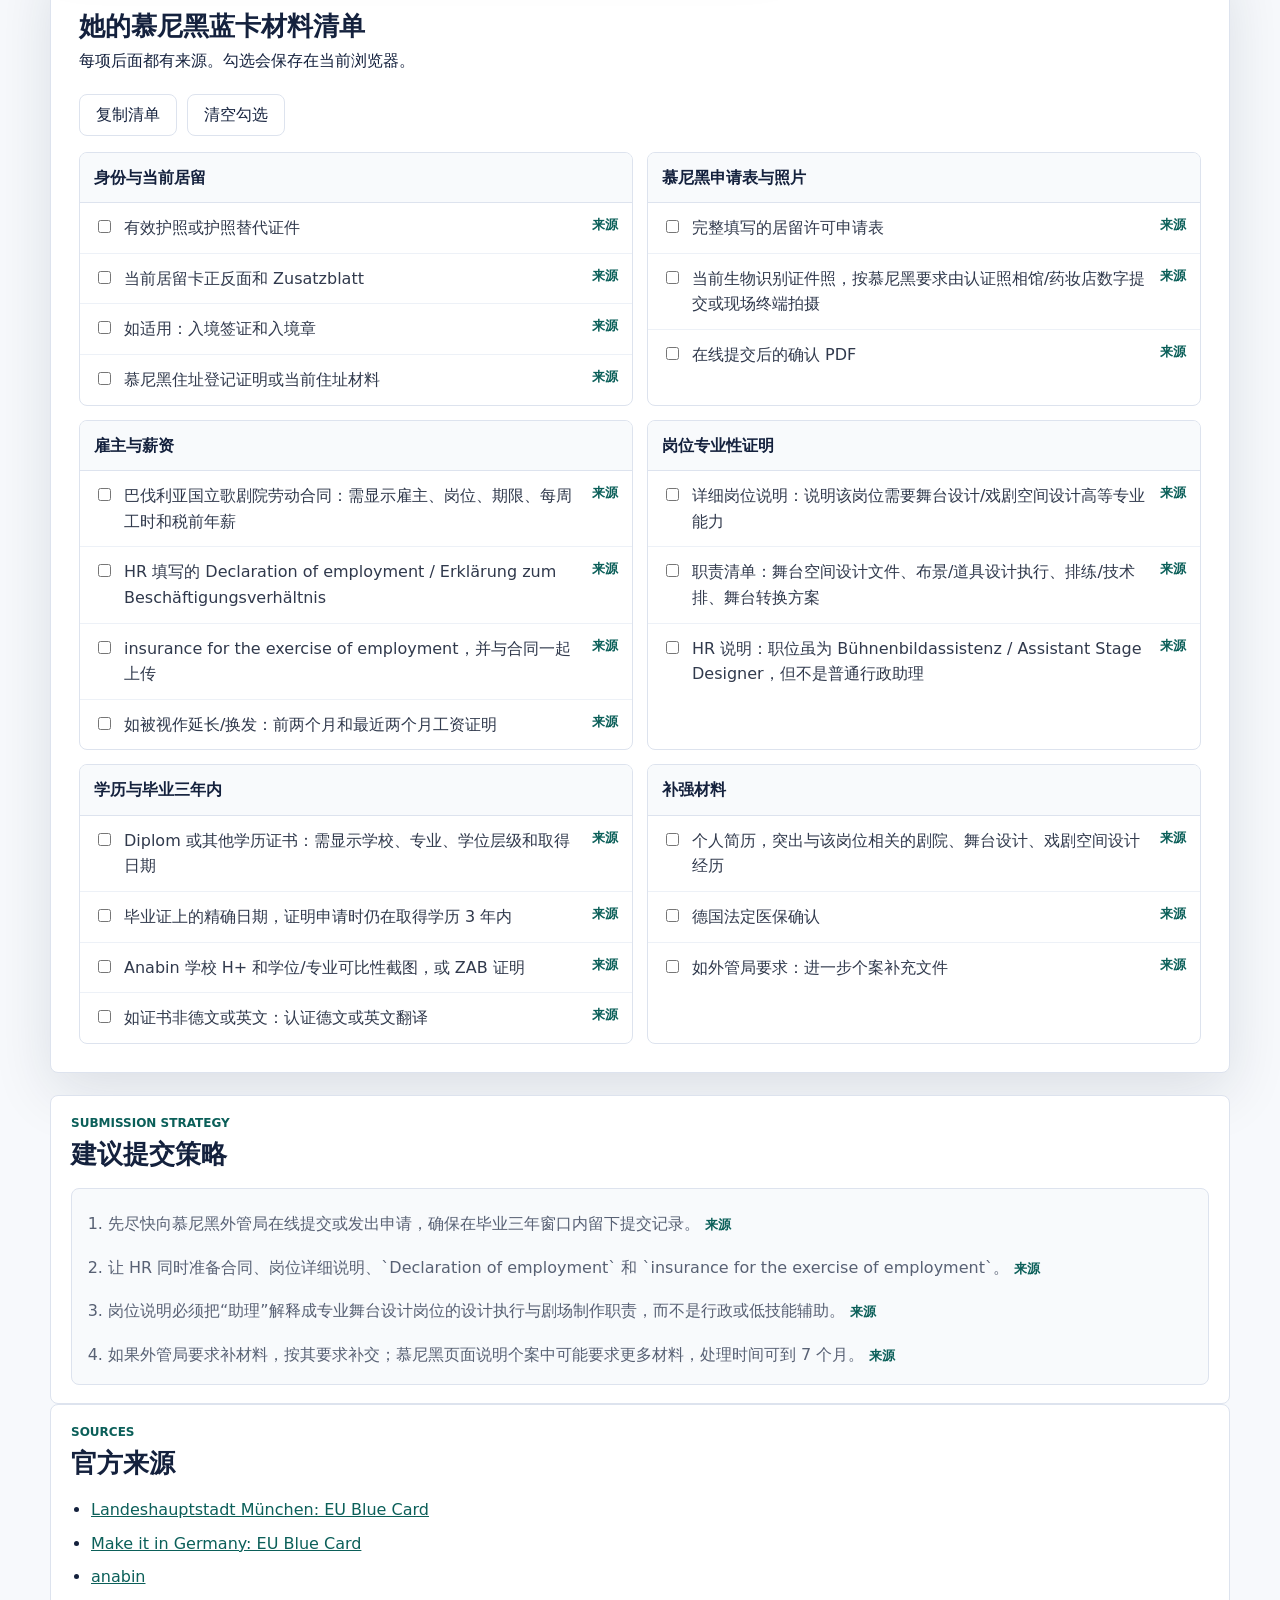
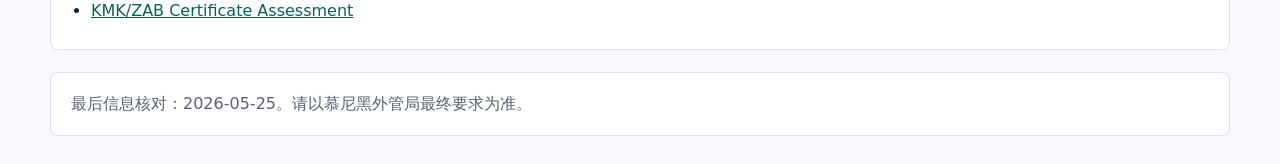
==== commit 2816796f: "Remove prefilled case answers" ====
--- a/index.html
+++ b/index.html
@@ -8,7 +8,7 @@
       content="慕尼黑德国蓝卡个人资格评估与材料准备页面，针对舞台设计助理岗位。"
     />
     <title>慕尼黑蓝卡个人评估：舞台设计助理</title>
-    <link rel="stylesheet" href="styles.css" />
+    <link rel="stylesheet" href="styles.css?v=blank-intake-1" />
   </head>
   <body>
     <header class="topbar">
@@ -34,14 +34,14 @@
           <p class="status-pill">专为她当前情况设计：慕尼黑外管局 + 巴伐利亚国立歌剧院</p>
           <h2>把不确定信息补齐，就能判断她是否适合尽快申请德国蓝卡。</h2>
           <p>
-            页面基于你们目前提供的信息预填，重点验证低薪资门槛、毕业三年内窗口、岗位专业性、学历匹配和慕尼黑材料要求。每条条件和材料都附官方来源链接。
+            页面不预填任何个人事实。她需要自己确认薪资、毕业时间、岗位职责、学历认可、当前居留和慕尼黑材料要求；每条条件和材料都附官方来源链接。
           </p>
         </div>
         <div class="threshold-panel" aria-label="2026 年薪资门槛">
           <div>
-            <span>她的已知年薪</span>
-            <strong>€46,800</strong>
-            <small>€3,900 × 12，税前年薪</small>
+            <span>她的年薪</span>
+            <strong>待填写</strong>
+            <small>填写合同税前年薪后自动判断</small>
           </div>
           <div>
             <span>2026 低门槛</span>
@@ -51,7 +51,7 @@
           <div>
             <span>2026 普通门槛</span>
             <strong>€50,700</strong>
-            <small>她目前未达到普通门槛</small>
+            <small>填写年薪后自动比较</small>
           </div>
         </div>
       </section>
@@ -64,7 +64,7 @@
       <section class="summary" id="summary">
         <div class="section-title">
           <p class="eyebrow">Current Assessment</p>
-          <h2>基于已知信息的初步判断</h2>
+          <h2>基于她填写信息的实时判断</h2>
         </div>
         <div class="summary-grid">
           <article class="verdict-card" id="verdictCard">
@@ -76,14 +76,14 @@
           <article>
             <h3>推荐路径</h3>
             <p>
-              按“毕业三年内新入职者”的低薪资门槛申请。她的工资满足 2026 低门槛，但不满足普通门槛，所以必须在毕业三年窗口内尽快提交。
+              如果她的年薪低于普通门槛但达到低门槛，则需要确认是否能走“毕业三年内新入职者”或其他低门槛路径，并准备 BA 审核材料。
             </p>
             <a class="source-link" href="https://stadt.muenchen.de/service/en-GB/info/servicestelle-fur-zuwanderung-und-einburgerung/10422541/" target="_blank" rel="noreferrer">来源：慕尼黑 EU Blue Card 条件</a>
           </article>
           <article>
             <h3>最大风险</h3>
             <p>
-              “舞台设计助理”头衔可能被误解为普通助理。材料要证明该岗位需要舞台设计/戏剧空间设计的高等专业能力，并且与她的 Diplom 匹配。
+              “舞台设计助理”头衔可能被误解为普通助理。她需要亲自确认岗位说明能证明这是需要舞台设计/戏剧空间设计高等专业能力的合格工作。
             </p>
             <a class="source-link" href="https://stadt.muenchen.de/service/en-GB/info/servicestelle-fur-zuwanderung-und-einburgerung/10422541/" target="_blank" rel="noreferrer">来源：岗位须匹配资格</a>
           </article>
@@ -102,7 +102,7 @@
 
           <div class="button-row">
             <button type="button" class="primary" id="saveBtn">保存当前填写</button>
-            <button type="button" id="resetBtn">恢复预填</button>
+            <button type="button" id="resetBtn">清空填写</button>
           </div>
         </form>
 
@@ -197,6 +197,6 @@
       <p>最后信息核对：2026-05-25。请以慕尼黑外管局最终要求为准。</p>
     </footer>
 
-    <script src="app.js"></script>
+    <script src="app.js?v=blank-intake-1"></script>
   </body>
 </html>
